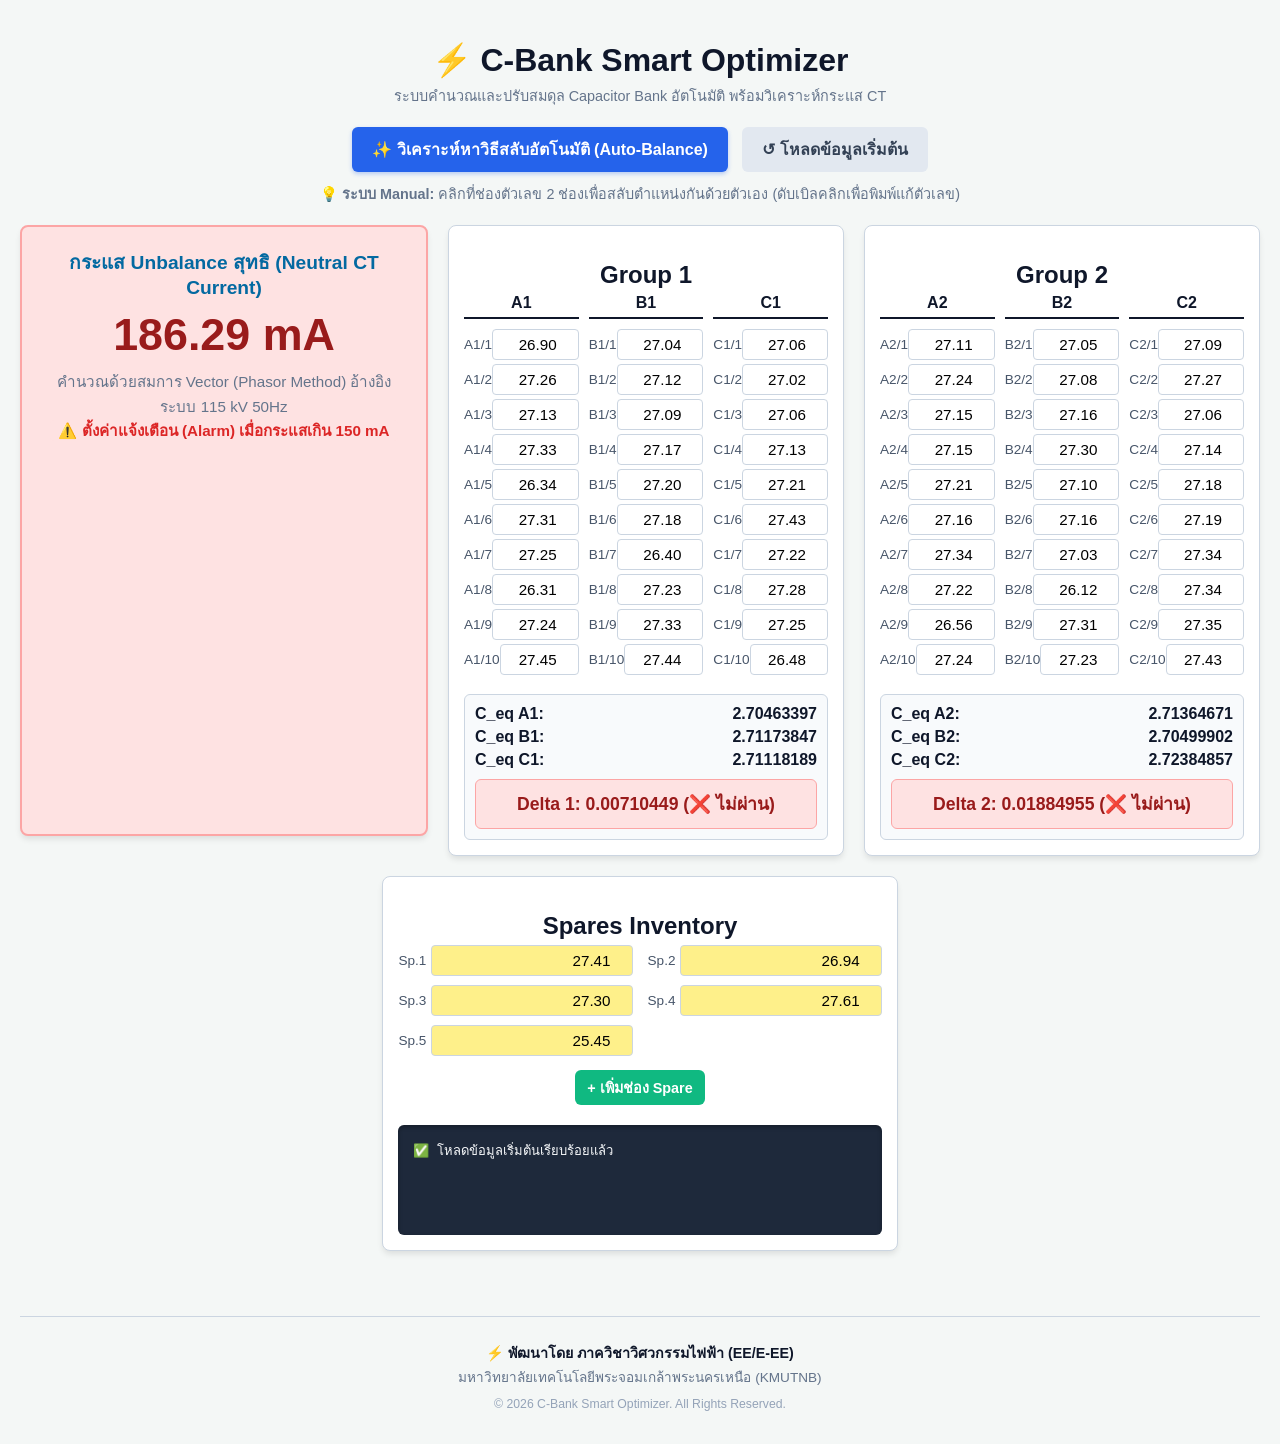
==== index.html @ 339068a3 "Add files via upload" ====
<!DOCTYPE html>
<html lang="th">
<head>
    <meta charset="UTF-8">
    <meta name="viewport" content="width=device-width, initial-scale=1.0">
    <title>C-Bank Smart Optimizer 115kV</title>
    <link rel="stylesheet" href="style.css">
</head>
<body>

    <h1>⚡ C-Bank Smart Optimizer</h1>
    <div class="subtitle">ระบบคำนวณและปรับสมดุล Capacitor Bank อัตโนมัติ พร้อมวิเคราะห์กระแส CT</div>

    <div class="controls">
        <button class="btn-primary" onclick="autoBalance()">✨ วิเคราะห์หาวิธีสลับอัตโนมัติ (Auto-Balance)</button>
        <button class="btn-reset" onclick="resetData()">↺ โหลดข้อมูลเริ่มต้น</button>
        <p class="controls-hint">
            💡 <b>ระบบ Manual:</b> คลิกที่ช่องตัวเลข 2 ช่องเพื่อสลับตำแหน่งกันด้วยตัวเอง (ดับเบิลคลิกเพื่อพิมพ์แก้ตัวเลข)
        </p>
    </div>

    <div class="container">
        <div class="panel current-panel" id="panel-current">
            <h2 class="current-title">กระแส Unbalance สุทธิ (Neutral CT Current)</h2>
            <div id="res-current" class="current-value">0.00 mA</div>
            <div class="current-desc">
                คำนวณด้วยสมการ Vector (Phasor Method) อ้างอิงระบบ 115 kV 50Hz<br>
                <span class="alarm-toast">⚠️ ตั้งค่าแจ้งเตือน (Alarm) เมื่อกระแสเกิน 150 mA</span>
            </div>
        </div>

        <div class="panel" id="panel-g1">
            <h2>Group 1</h2>
            <div class="grid-wrapper">
                <div class="phase-col" id="col-A1"></div>
                <div class="phase-col" id="col-B1"></div>
                <div class="phase-col" id="col-C1"></div>
            </div>
            <div class="result-box">
                <div class="result-row"><span>C_eq A1:</span> <span id="res-A1">0</span></div>
                <div class="result-row"><span>C_eq B1:</span> <span id="res-B1">0</span></div>
                <div class="result-row"><span>C_eq C1:</span> <span id="res-C1">0</span></div>
                <div id="delta-g1" class="delta-box fail">Delta 1: 0 (❌ ไม่ผ่าน)</div>
            </div>
        </div>

        <div class="panel" id="panel-g2">
            <h2>Group 2</h2>
            <div class="grid-wrapper">
                <div class="phase-col" id="col-A2"></div>
                <div class="phase-col" id="col-B2"></div>
                <div class="phase-col" id="col-C2"></div>
            </div>
            <div class="result-box">
                <div class="result-row"><span>C_eq A2:</span> <span id="res-A2">0</span></div>
                <div class="result-row"><span>C_eq B2:</span> <span id="res-B2">0</span></div>
                <div class="result-row"><span>C_eq C2:</span> <span id="res-C2">0</span></div>
                <div id="delta-g2" class="delta-box fail">Delta 2: 0 (❌ ไม่ผ่าน)</div>
            </div>
        </div>

        <div class="panel spare-panel">
            <h2>Spares Inventory</h2>
            <div id="col-Spares"></div>
            <div class="btn-container">
                <button class="btn-add" onclick="addSpare()">+ เพิ่มช่อง Spare</button>
            </div>
            <div class="log-panel" id="action-log">รอการคำนวณ...</div>
        </div>

        <footer class="site-footer">
            <img src="logo.png" alt="Developer Logo" class="footer-logo" onerror="this.style.display='none';">
            <div class="footer-team">⚡ พัฒนาโดย ภาควิชาวิศวกรรมไฟฟ้า (EE/E-EE)</div>
            <div>มหาวิทยาลัยเทคโนโลยีพระจอมเกล้าพระนครเหนือ (KMUTNB)</div>
            <div class="footer-copyright">&copy; 2026 C-Bank Smart Optimizer. All Rights Reserved.</div>
        </footer>

    </div>

    <script src="script.js"></script>
</body>
</html>
---- style.css ----
:root {
    --bg-color: #f4f7f6;
    --panel-bg: #ffffff;
    --border-color: #cbd5e1;
    --primary: #0f172a;
    --success: #dcfce7;
    --success-text: #166534;
    --danger: #fee2e2;
    --danger-text: #991b1b;
    --highlight: #fef08a;
    --selected: #bae6fd;
}
body {
    font-family: 'Segoe UI', Tahoma, Geneva, Verdana, sans-serif;
    background-color: var(--bg-color);
    color: var(--primary);
    margin: 0;
    padding: 20px;
}
h1, h2 { text-align: center; margin-bottom: 5px; }
.subtitle { text-align: center; color: #64748b; margin-bottom: 20px; font-size: 0.9em; }

.container {
    display: flex;
    flex-wrap: wrap;
    gap: 20px;
    justify-content: center;
    max-width: 1400px;
    margin: 0 auto;
}
.panel {
    background: var(--panel-bg);
    border: 1px solid var(--border-color);
    border-radius: 8px;
    padding: 15px;
    box-shadow: 0 4px 6px -1px rgba(0, 0, 0, 0.1);
    flex: 1;
    min-width: 350px;
}

.grid-wrapper {
    display: flex;
    gap: 10px;
    justify-content: space-between;
}
.phase-col { flex: 1; }
.phase-title { text-align: center; font-weight: bold; margin-bottom: 10px; border-bottom: 2px solid var(--primary); padding-bottom: 5px; }

.cell-row {
    display: flex;
    align-items: center;
    margin-bottom: 4px;
}
.cell-label {
    width: 40px;
    font-size: 0.85em;
    color: #475569;
}
input[type="number"] {
    width: 100%;
    padding: 6px;
    border: 1px solid var(--border-color);
    border-radius: 4px;
    font-size: 0.95em;
    text-align: right;
    cursor: pointer;
    transition: all 0.2s;
}
input[type="number"]:focus { outline: none; border-color: #3b82f6; box-shadow: 0 0 0 2px rgba(59, 130, 246, 0.2); }

.is-selected { background-color: var(--selected) !important; border-color: #0284c7 !important; color: #0369a1; font-weight: bold; }

.result-box {
    margin-top: 15px;
    padding: 10px;
    border-radius: 6px;
    background: #f8fafc;
    border: 1px solid var(--border-color);
}
.result-row { display: flex; justify-content: space-between; margin-bottom: 5px; font-weight: bold; }
.delta-box {
    margin-top: 10px;
    padding: 10px;
    border-radius: 6px;
    text-align: center;
    font-weight: bold;
    font-size: 1.1em;
    border: 1px solid;
}
.pass { background-color: var(--success); color: var(--success-text); border-color: #86efac; }
.fail { background-color: var(--danger); color: var(--danger-text); border-color: #fca5a5; }

.controls { text-align: center; margin: 20px 0; }
.controls-hint { font-size: 0.9em; margin-top: 10px; color: #64748b; }
button {
    padding: 10px 20px;
    font-size: 1em;
    font-weight: bold;
    border: none;
    border-radius: 6px;
    cursor: pointer;
    transition: 0.2s;
}
.btn-primary { background-color: #2563eb; color: white; box-shadow: 0 2px 4px rgba(37, 99, 235, 0.3); }
.btn-primary:hover { background-color: #1d4ed8; }
.btn-reset { background-color: #e2e8f0; color: #334155; margin-left: 10px; }
.btn-reset:hover { background-color: #cbd5e1; }
.btn-container { text-align: center; }
.btn-add { background-color: #10b981; color: white; margin-top: 10px; font-size: 0.9em; padding: 6px 12px; }
.btn-add:hover { background-color: #059669; }

.log-panel {
    margin-top: 20px;
    background: #1e293b;
    color: #f8fafc;
    padding: 15px;
    border-radius: 6px;
    font-family: monospace;
    min-height: 80px;
    max-height: 250px;
    overflow-y: auto;
    white-space: pre-line;
    box-shadow: inset 0 2px 4px rgba(0,0,0,0.3);
}

#col-Spares {
    display: grid;
    grid-template-columns: 1fr 1fr;
    gap: 5px 15px;
}
.spare-panel input[type="number"] { background-color: var(--highlight); }
.spare-panel { flex: 0.4; min-width: 350px; }

.current-panel {
    width: 100%; 
    text-align: center; 
    background: #f0f9ff; 
    border: 2px solid #7dd3fc; 
    margin-bottom: 20px;
    padding: 20px;
}
.current-title { color: #0369a1; margin-top: 0; font-size: 1.2em; }
.current-value { font-size: 2.8em; font-weight: bold; color: #0f172a; margin: 10px 0; }
.current-desc { font-size: 0.95em; color: #64748b; line-height: 1.6; }
.alarm-toast { color: #dc2626; font-weight: bold; background: #fee2e2; padding: 2px 8px; border-radius: 4px; }

.site-footer {
    width: 100%;
    text-align: center;
    margin-top: 45px;
    padding: 25px 0 10px 0;
    border-top: 1px solid var(--border-color);
    color: #64748b;
    font-size: 0.85em;
    line-height: 1.6;
}
.footer-logo {
    max-height: 45px;
    margin-bottom: 8px;
    opacity: 0.85;
}
.footer-team {
    font-weight: 600;
    color: var(--primary);
    font-size: 1.05em;
    margin-bottom: 2px;
}
.footer-copyright { margin-top: 6px; font-size: 0.9em; color: #94a3b8; }
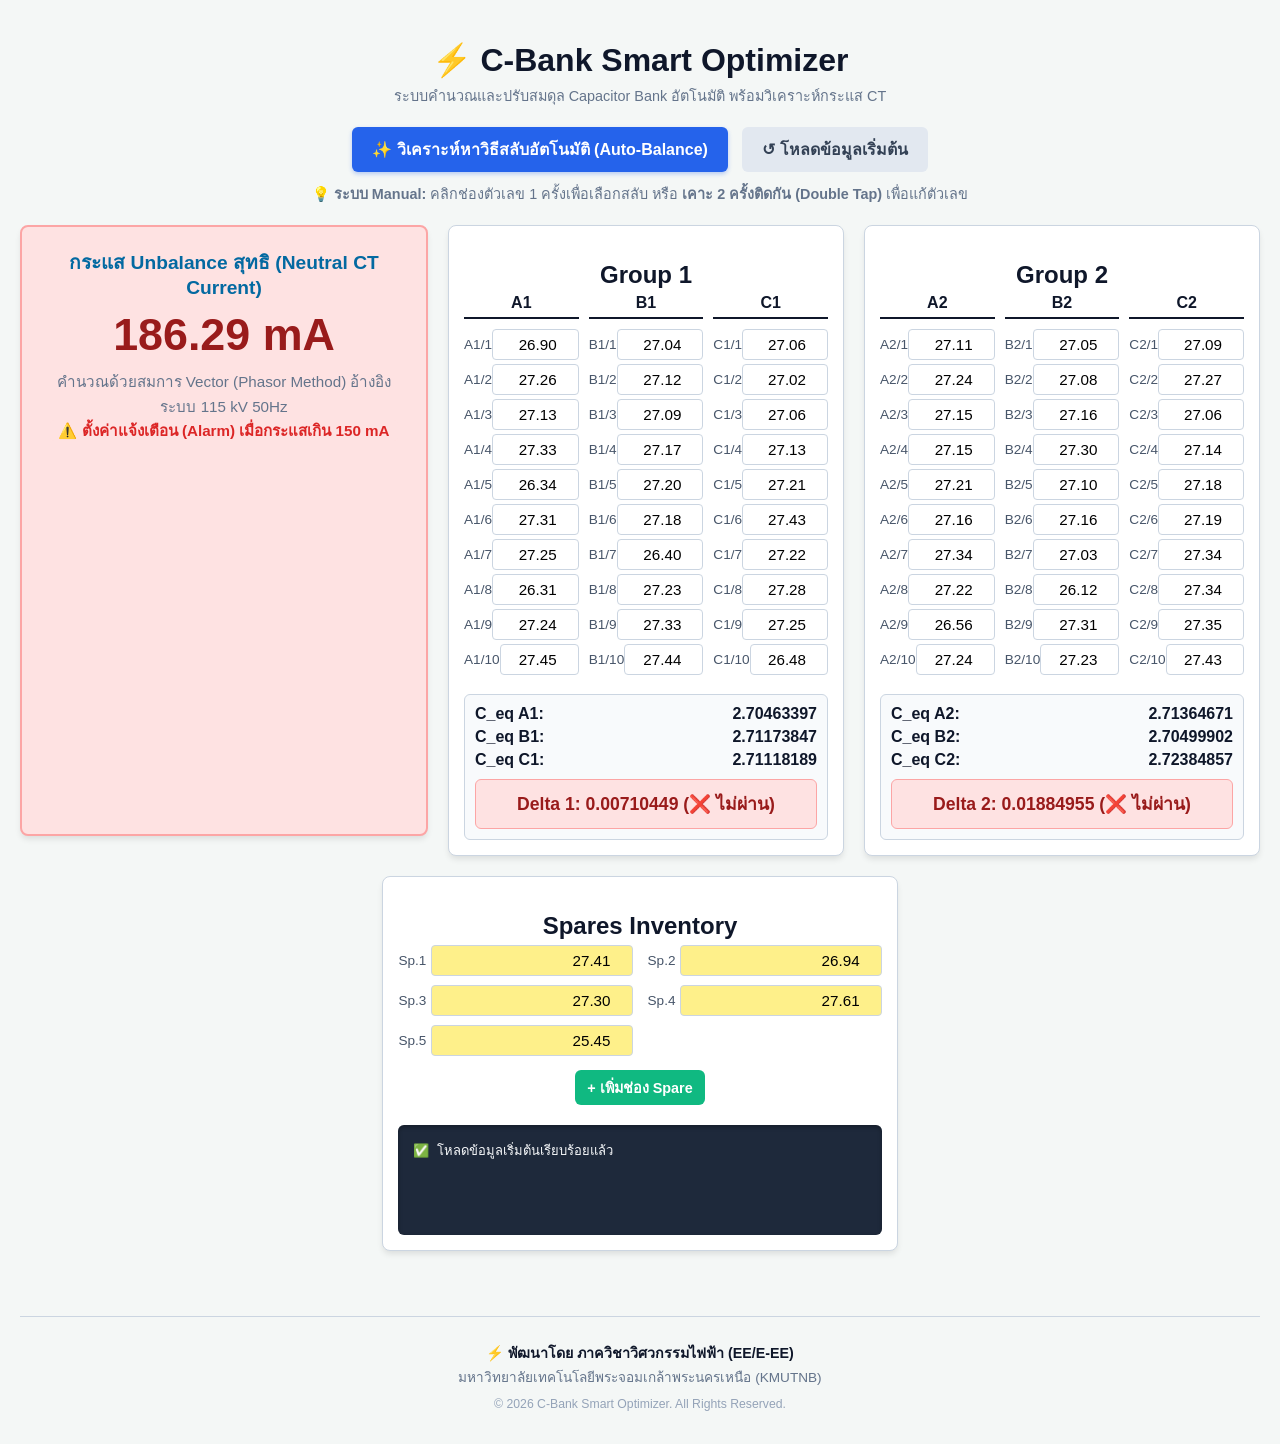
==== commit 0f00fc76: "Add files via upload" ====
--- a/index.html
+++ b/index.html
@@ -2,7 +2,7 @@
 <html lang="th">
 <head>
     <meta charset="UTF-8">
-    <meta name="viewport" content="width=device-width, initial-scale=1.0">
+    <meta name="viewport" content="width=device-width, initial-scale=1.0, maximum-scale=1.0, user-scalable=no">
     <title>C-Bank Smart Optimizer 115kV</title>
     <link rel="stylesheet" href="style.css">
 </head>
@@ -15,7 +15,7 @@
         <button class="btn-primary" onclick="autoBalance()">✨ วิเคราะห์หาวิธีสลับอัตโนมัติ (Auto-Balance)</button>
         <button class="btn-reset" onclick="resetData()">↺ โหลดข้อมูลเริ่มต้น</button>
         <p class="controls-hint">
-            💡 <b>ระบบ Manual:</b> คลิกที่ช่องตัวเลข 2 ช่องเพื่อสลับตำแหน่งกันด้วยตัวเอง (ดับเบิลคลิกเพื่อพิมพ์แก้ตัวเลข)
+            💡 <b>ระบบ Manual:</b> คลิกช่องตัวเลข 1 ครั้งเพื่อเลือกสลับ หรือ <b>เคาะ 2 ครั้งติดกัน (Double Tap)</b> เพื่อแก้ตัวเลข
         </p>
     </div>
 
@@ -74,7 +74,6 @@
             <div>มหาวิทยาลัยเทคโนโลยีพระจอมเกล้าพระนครเหนือ (KMUTNB)</div>
             <div class="footer-copyright">&copy; 2026 C-Bank Smart Optimizer. All Rights Reserved.</div>
         </footer>
-
     </div>
 
     <script src="script.js"></script>
--- a/style.css
+++ b/style.css
@@ -67,6 +67,13 @@
     transition: all 0.2s;
 }
 input[type="number"]:focus { outline: none; border-color: #3b82f6; box-shadow: 0 0 0 2px rgba(59, 130, 246, 0.2); }
+
+/* เพิ่มสีเขียวอ่อนเพื่อบอกว่าช่องนี้กำลังเปิดให้พิมพ์ได้ */
+input[type="number"]:not([readonly]) {
+    background-color: #f0fdf4 !important;
+    border-color: #22c55e !important;
+    color: #166534;
+}
 
 .is-selected { background-color: var(--selected) !important; border-color: #0284c7 !important; color: #0369a1; font-weight: bold; }
 
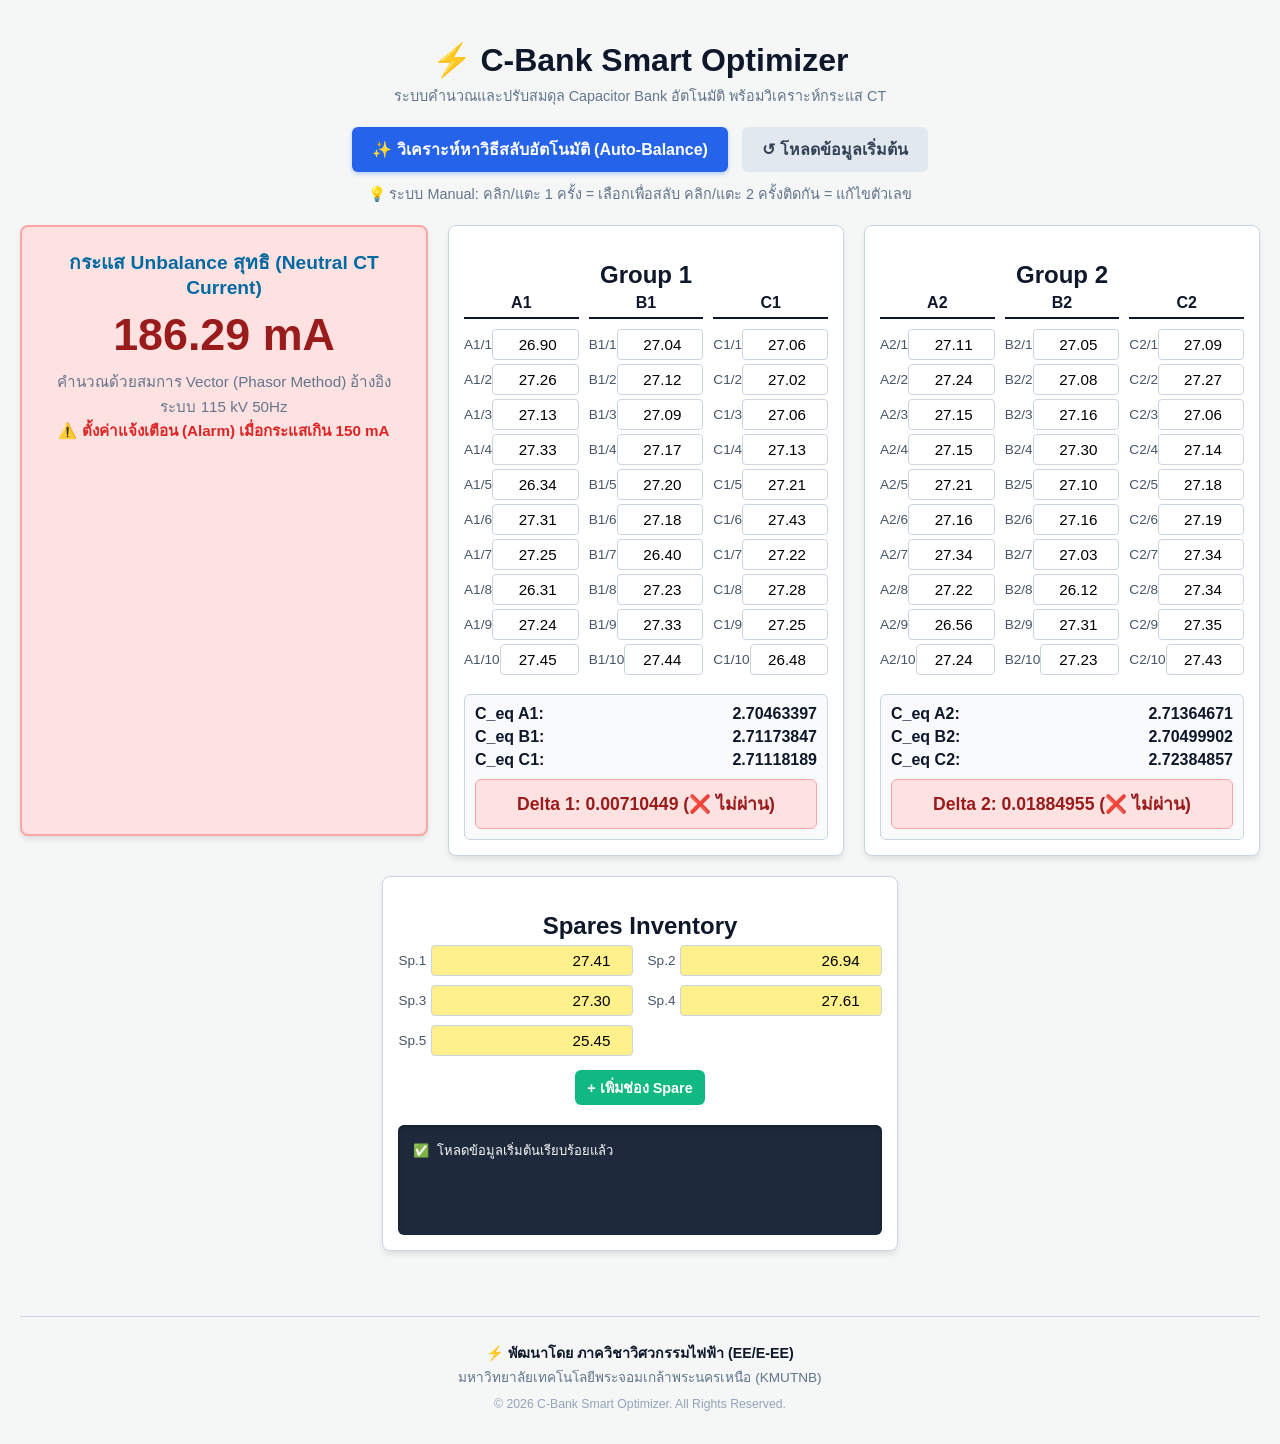
==== commit 143c896a: "Add files via upload" ====
--- a/index.html
+++ b/index.html
@@ -15,7 +15,9 @@
         <button class="btn-primary" onclick="autoBalance()">✨ วิเคราะห์หาวิธีสลับอัตโนมัติ (Auto-Balance)</button>
         <button class="btn-reset" onclick="resetData()">↺ โหลดข้อมูลเริ่มต้น</button>
         <p class="controls-hint">
-            💡 <b>ระบบ Manual:</b> คลิกช่องตัวเลข 1 ครั้งเพื่อเลือกสลับ หรือ <b>เคาะ 2 ครั้งติดกัน (Double Tap)</b> เพื่อแก้ตัวเลข
+            💡 ระบบ Manual:
+            คลิก/แตะ 1 ครั้ง = เลือกเพื่อสลับ
+            คลิก/แตะ 2 ครั้งติดกัน = แก้ไขตัวเลข
         </p>
     </div>
 
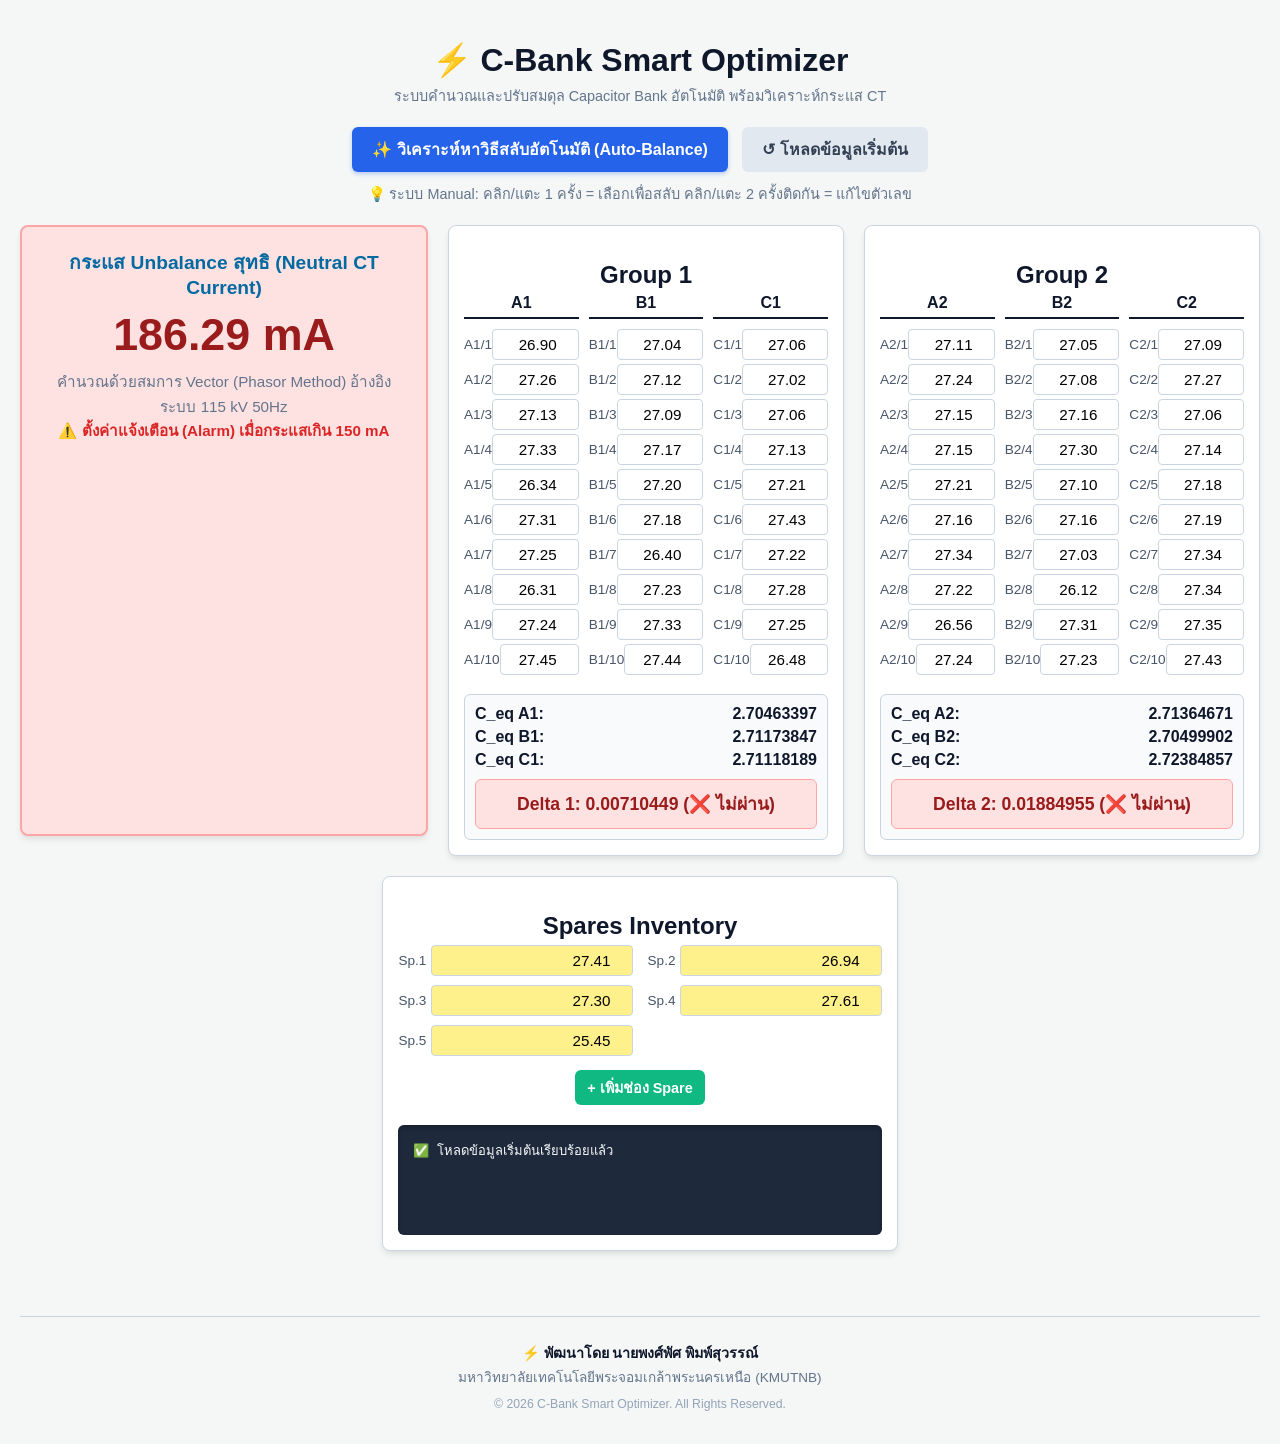
==== commit 659aba27: "Add files via upload" ====
--- a/index.html
+++ b/index.html
@@ -72,12 +72,34 @@
 
         <footer class="site-footer">
             <img src="logo.png" alt="Developer Logo" class="footer-logo" onerror="this.style.display='none';">
-            <div class="footer-team">⚡ พัฒนาโดย ภาควิชาวิศวกรรมไฟฟ้า (EE/E-EE)</div>
+            <div class="footer-team">⚡ พัฒนาโดย นายพงศ์พัศ พิมพ์สุวรรณ์</div>
             <div>มหาวิทยาลัยเทคโนโลยีพระจอมเกล้าพระนครเหนือ (KMUTNB)</div>
             <div class="footer-copyright">&copy; 2026 C-Bank Smart Optimizer. All Rights Reserved.</div>
         </footer>
     </div>
 
+    <!-- Edit Modal -->
+<div id="editModal" class="modal">
+    <div class="modal-content">
+        <h3>แก้ไขค่า Capacitor</h3>
+
+        <input
+            type="number"
+            id="modalValue"
+            step="0.01"
+            class="modal-input">
+
+        <div class="modal-buttons">
+            <button id="btnCancel" class="btn-cancel">
+                Cancel
+            </button>
+
+            <button id="btnSave" class="btn-save">
+                Save
+            </button>
+        </div>
+    </div>
+</div>
     <script src="script.js"></script>
 </body>
 </html>
--- a/style.css
+++ b/style.css
@@ -172,4 +172,67 @@
     font-size: 1.05em;
     margin-bottom: 2px;
 }
-.footer-copyright { margin-top: 6px; font-size: 0.9em; color: #94a3b8; }+.footer-copyright { margin-top: 6px; font-size: 0.9em; color: #94a3b8; }
+/* ===== Edit Modal ===== */
+
+.modal{
+    display:none;
+    position:fixed;
+    z-index:9999;
+    left:0;
+    top:0;
+    width:100%;
+    height:100%;
+    background:rgba(0,0,0,0.45);
+
+    justify-content:center;
+    align-items:center;
+}
+
+.modal.show{
+    display:flex;
+}
+
+.modal-content{
+    background:white;
+    width:90%;
+    max-width:380px;
+
+    padding:20px;
+    border-radius:12px;
+
+    box-shadow:0 10px 30px rgba(0,0,0,0.25);
+}
+
+.modal-content h3{
+    margin-top:0;
+    text-align:center;
+}
+
+.modal-input{
+    width:100%;
+    box-sizing:border-box;
+
+    font-size:22px;
+    padding:12px;
+    text-align:center;
+
+    margin:15px 0;
+}
+
+.modal-buttons{
+    display:flex;
+    gap:10px;
+}
+
+.btn-cancel{
+    flex:1;
+    background:#e2e8f0;
+    color:#334155;
+}
+
+.btn-save{
+    flex:1;
+    background:#2563eb;
+    color:white;
+}
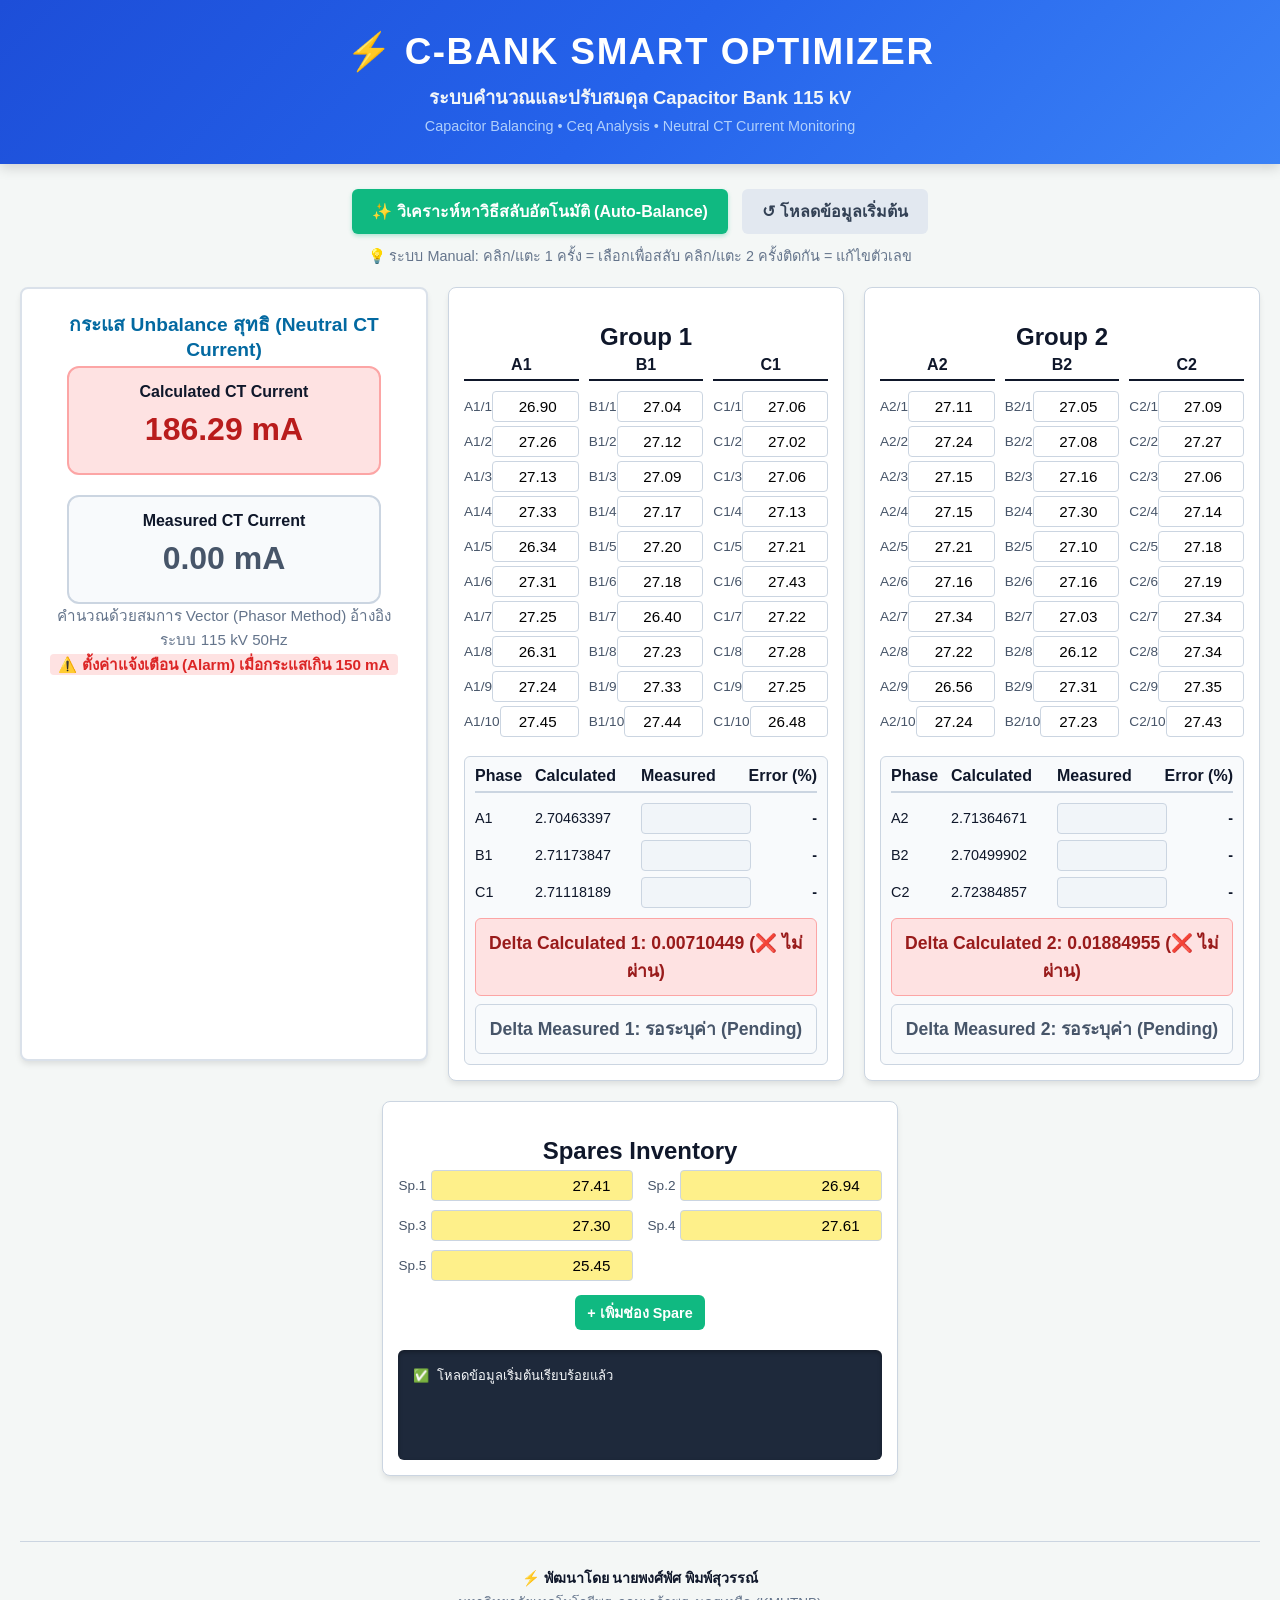
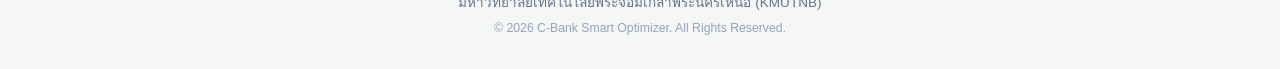
==== commit 9e43425f: "Add files via upload" ====
--- a/index.html
+++ b/index.html
@@ -8,8 +8,19 @@
 </head>
 <body>
 
-    <h1>⚡ C-Bank Smart Optimizer</h1>
-    <div class="subtitle">ระบบคำนวณและปรับสมดุล Capacitor Bank อัตโนมัติ พร้อมวิเคราะห์กระแส CT</div>
+    <div class="hero-header">
+    <div class="hero-badge">
+        ⚡ C-BANK SMART OPTIMIZER
+    </div>
+
+    <div class="hero-subtitle">
+        ระบบคำนวณและปรับสมดุล Capacitor Bank 115 kV
+    </div>
+
+    <div class="hero-desc">
+        Capacitor Balancing • Ceq Analysis • Neutral CT Current Monitoring
+    </div>
+</div>
 
     <div class="controls">
         <button class="btn-primary" onclick="autoBalance()">✨ วิเคราะห์หาวิธีสลับอัตโนมัติ (Auto-Balance)</button>
@@ -24,7 +35,39 @@
     <div class="container">
         <div class="panel current-panel" id="panel-current">
             <h2 class="current-title">กระแส Unbalance สุทธิ (Neutral CT Current)</h2>
-            <div id="res-current" class="current-value">0.00 mA</div>
+            <div class="current-section">
+
+    <div class="current-card">
+
+        <div class="current-label">
+            Calculated CT Current
+        </div>
+
+        <div id="res-current-calc"
+             class="current-value">
+
+            0.00 mA
+
+        </div>
+
+    </div>
+
+    <div class="current-card">
+
+        <div class="current-label">
+            Measured CT Current
+        </div>
+
+        <div id="res-current-meas"
+             class="current-value">
+
+            0.00 mA
+
+        </div>
+
+    </div>
+
+</div>
             <div class="current-desc">
                 คำนวณด้วยสมการ Vector (Phasor Method) อ้างอิงระบบ 115 kV 50Hz<br>
                 <span class="alarm-toast">⚠️ ตั้งค่าแจ้งเตือน (Alarm) เมื่อกระแสเกิน 150 mA</span>
@@ -39,11 +82,45 @@
                 <div class="phase-col" id="col-C1"></div>
             </div>
             <div class="result-box">
-                <div class="result-row"><span>C_eq A1:</span> <span id="res-A1">0</span></div>
-                <div class="result-row"><span>C_eq B1:</span> <span id="res-B1">0</span></div>
-                <div class="result-row"><span>C_eq C1:</span> <span id="res-C1">0</span></div>
-                <div id="delta-g1" class="delta-box fail">Delta 1: 0 (❌ ไม่ผ่าน)</div>
-            </div>
+
+    <div class="ceq-header">
+        <span>Phase</span>
+        <span>Calculated</span>
+        <span>Measured</span>
+        <span style="text-align: right;">Error (%)</span>
+    </div>
+
+    <div class="ceq-row">
+        <span>A1</span>
+        <span id="res-A1">0</span>
+        <input type="number" id="meas-A1" step="0.00000001">
+        <span id="err-A1" class="err-val">-</span>
+    </div>
+
+    <div class="ceq-row">
+        <span>B1</span>
+        <span id="res-B1">0</span>
+        <input type="number" id="meas-B1" step="0.00000001">
+        <span id="err-B1" class="err-val">-</span>
+    </div>
+
+    <div class="ceq-row">
+        <span>C1</span>
+        <span id="res-C1">0</span>
+        <input type="number" id="meas-C1" step="0.00000001">
+        <span id="err-C1" class="err-val">-</span>
+    </div>
+
+    <div class="delta-container">
+        <div id="delta-calc-g1" class="delta-box fail">
+            Delta Calculated: 0 (❌ ไม่ผ่าน)
+        </div>
+        <div id="delta-meas-g1" class="delta-box pending">
+            Delta Measured: รอระบุค่า
+        </div>
+    </div>
+
+</div>
         </div>
 
         <div class="panel" id="panel-g2">
@@ -54,11 +131,45 @@
                 <div class="phase-col" id="col-C2"></div>
             </div>
             <div class="result-box">
-                <div class="result-row"><span>C_eq A2:</span> <span id="res-A2">0</span></div>
-                <div class="result-row"><span>C_eq B2:</span> <span id="res-B2">0</span></div>
-                <div class="result-row"><span>C_eq C2:</span> <span id="res-C2">0</span></div>
-                <div id="delta-g2" class="delta-box fail">Delta 2: 0 (❌ ไม่ผ่าน)</div>
-            </div>
+
+    <div class="ceq-header">
+        <span>Phase</span>
+        <span>Calculated</span>
+        <span>Measured</span>
+        <span style="text-align: right;">Error (%)</span>
+    </div>
+
+    <div class="ceq-row">
+        <span>A2</span>
+        <span id="res-A2">0</span>
+        <input type="number" id="meas-A2" step="0.00000001">
+        <span id="err-A2" class="err-val">-</span>
+    </div>
+
+    <div class="ceq-row">
+        <span>B2</span>
+        <span id="res-B2">0</span>
+        <input type="number" id="meas-B2" step="0.00000001">
+        <span id="err-B2" class="err-val">-</span>
+    </div>
+
+    <div class="ceq-row">
+        <span>C2</span>
+        <span id="res-C2">0</span>
+        <input type="number" id="meas-C2" step="0.00000001">
+        <span id="err-C2" class="err-val">-</span>
+    </div>
+
+    <div class="delta-container">
+        <div id="delta-calc-g2" class="delta-box fail">
+            Delta Calculated: 0 (❌ ไม่ผ่าน)
+        </div>
+        <div id="delta-meas-g2" class="delta-box pending">
+            Delta Measured: รอระบุค่า
+        </div>
+    </div>
+
+</div>
         </div>
 
         <div class="panel spare-panel">
--- a/style.css
+++ b/style.css
@@ -15,7 +15,7 @@
     background-color: var(--bg-color);
     color: var(--primary);
     margin: 0;
-    padding: 20px;
+    padding: 0;
 }
 h1, h2 { text-align: center; margin-bottom: 5px; }
 .subtitle { text-align: center; color: #64748b; margin-bottom: 20px; font-size: 0.9em; }
@@ -27,7 +27,9 @@
     justify-content: center;
     max-width: 1400px;
     margin: 0 auto;
-}
+    padding: 0 20px 20px 20px; /* ✅ เพิ่มความบาลานซ์เว้นระยะรอบข้างคอนเทนเนอร์ */
+}
+
 .panel {
     background: var(--panel-bg);
     border: 1px solid var(--border-color);
@@ -86,7 +88,6 @@
 }
 .result-row { display: flex; justify-content: space-between; margin-bottom: 5px; font-weight: bold; }
 .delta-box {
-    margin-top: 10px;
     padding: 10px;
     border-radius: 6px;
     text-align: center;
@@ -97,7 +98,25 @@
 .pass { background-color: var(--success); color: var(--success-text); border-color: #86efac; }
 .fail { background-color: var(--danger); color: var(--danger-text); border-color: #fca5a5; }
 
-.controls { text-align: center; margin: 20px 0; }
+.delta-container {
+    display: flex;
+    flex-direction: column;
+    gap: 8px;
+    margin-top: 10px;
+}
+.pending {
+    background-color: #f8fafc;
+    color: #475569;
+    border-color: #cbd5e1;
+}
+
+.controls { 
+    text-align: center; 
+    margin: 20px auto; 
+    max-width: 1400px;
+    padding: 0 20px; /* ✅ เพิ่มระยะเว้นด้านข้างซ้าย-ขวา */
+}
+
 .controls-hint { font-size: 0.9em; margin-top: 10px; color: #64748b; }
 button {
     padding: 10px 20px;
@@ -108,8 +127,16 @@
     cursor: pointer;
     transition: 0.2s;
 }
-.btn-primary { background-color: #2563eb; color: white; box-shadow: 0 2px 4px rgba(37, 99, 235, 0.3); }
-.btn-primary:hover { background-color: #1d4ed8; }
+
+.btn-primary { 
+    background-color: #10b981; /* เปลี่ยนเป็นสีเขียว */
+    color: white; 
+    box-shadow: 0 2px 4px rgba(16, 185, 129, 0.3); /* เปลี่ยนสีเงาให้เข้ากับสีเขียว */
+}
+.btn-primary:hover { 
+    background-color: #059669; /* สีเขียวเข้มขึ้นเวลาเอาเมาส์ชี้ */
+}
+
 .btn-reset { background-color: #e2e8f0; color: #334155; margin-left: 10px; }
 .btn-reset:hover { background-color: #cbd5e1; }
 .btn-container { text-align: center; }
@@ -141,8 +168,8 @@
 .current-panel {
     width: 100%; 
     text-align: center; 
-    background: #f0f9ff; 
-    border: 2px solid #7dd3fc; 
+    background: #ffffff; 
+    border: 2px solid #dae1ea; 
     margin-bottom: 20px;
     padding: 20px;
 }
@@ -235,4 +262,125 @@
     flex:1;
     background:#2563eb;
     color:white;
+}
+
+.hero-header {
+    text-align: center;
+    padding: 30px 20px; /* เพิ่มพื้นที่แนวตั้งให้ดูโปร่งและมีมิติ */
+    background: linear-gradient(
+        135deg,
+        #1d4ed8,
+        #2563eb,
+        #3b82f6
+    );
+    color: white;
+    box-shadow: 0 4px 12px rgba(0, 0, 0, 0.15); /* เพิ่มเงาด้านล่างแผง Header */
+    margin-bottom: 25px;
+    width: 100%;
+    box-sizing: border-box;
+}
+
+.hero-badge {
+    display: block;
+    font-size: 2.3rem;
+    font-weight: 800;
+    letter-spacing: 1.5px;
+    margin: 0;
+    padding: 0;
+    background: none; /* ✅ เอาพื้นหลังก้อนเดิมออก */
+    box-shadow: none; /* ✅ เอาเงาเดิมออก */
+    border-radius: 0;  /* ✅ เอาความโค้งมนออก */
+}
+
+.hero-subtitle {
+    margin-top: 10px;
+    font-size: 1.15rem;
+    font-weight: 600;
+    color: #f1f5f9; /* ปรับสีตัวหนังสือให้อ่านง่ายและเด่นชัดขึ้นบนพื้นหลังเข้ม */
+}
+
+.hero-desc {
+    margin-top: 6px;
+    color: #bfdbfe; /* ใช้สีฟ้าอ่อนเพื่อให้ดูนุ่มนวลและแยกเลเยอร์สายตาได้ดี */
+    font-size: 0.9rem;
+    opacity: 0.9;
+}
+
+.ceq-header,
+.ceq-row{
+    display:grid;
+    grid-template-columns:
+        50px   /* Phase */
+        1fr    /* Calculated */
+        1fr    /* Measured */
+        70px;  /* Error (%) */
+    gap:10px;
+    align-items:center;
+    margin-bottom:6px;
+}
+
+/* เพิ่มคลาสสำหรับจัดสไตล์ตัวเลข Error */
+.err-val {
+    text-align: right;
+    font-size: 0.9rem;
+    font-weight: bold;
+}
+.text-pass { color: #15803d; } /* สีเขียว (ต่ำกว่า 5%) */
+.text-fail { color: #dc2626; } /* สีแดง (เกิน 5%) */
+
+.ceq-header{
+    font-weight:bold;
+    border-bottom:2px solid #cbd5e1;
+    padding-bottom:6px;
+    margin-bottom:10px;
+}
+
+.ceq-row span{
+    font-size:0.9rem;
+}
+
+.ceq-row input{
+    width:100%;
+}
+
+.current-section{
+    display:flex;
+    gap:20px;
+    justify-content:center;
+    flex-wrap:wrap;
+}
+
+.current-card{
+    min-width:280px;
+
+    padding:15px;
+
+    border-radius:12px;
+
+    background:white;
+
+    border:2px solid #cbd5e1;
+}
+
+.current-label{
+    font-weight:bold;
+    margin-bottom:8px;
+}
+
+.current-card .current-value{
+    font-size:2rem;
+}
+
+/* ปรับแต่งช่อง Measured ให้เป็นสีเทาเวลารอรับค่า */
+.ceq-row input[type="number"]:not([readonly]) {
+    background-color: #f1f5f9 !important; /* พื้นหลังสีเทาอ่อน (Pending) */
+    border-color: #cbd5e1 !important;     /* เส้นขอบสีเทา */
+    color: #0f172a !important;            /* สีตัวเลข */
+}
+
+/* เวลาคลิกเข้าไปพิมพ์ (Focus) ให้พื้นหลังสว่างขึ้นเพื่อบอกว่ากำลังพิมพ์อยู่ */
+.ceq-row input[type="number"]:not([readonly]):focus {
+    background-color: #ffffff !important; /* เปลี่ยนเป็นสีขาว */
+    border-color: #3b82f6 !important;     /* เส้นขอบสีฟ้า */
+    box-shadow: 0 0 0 2px rgba(59, 130, 246, 0.2);
 }
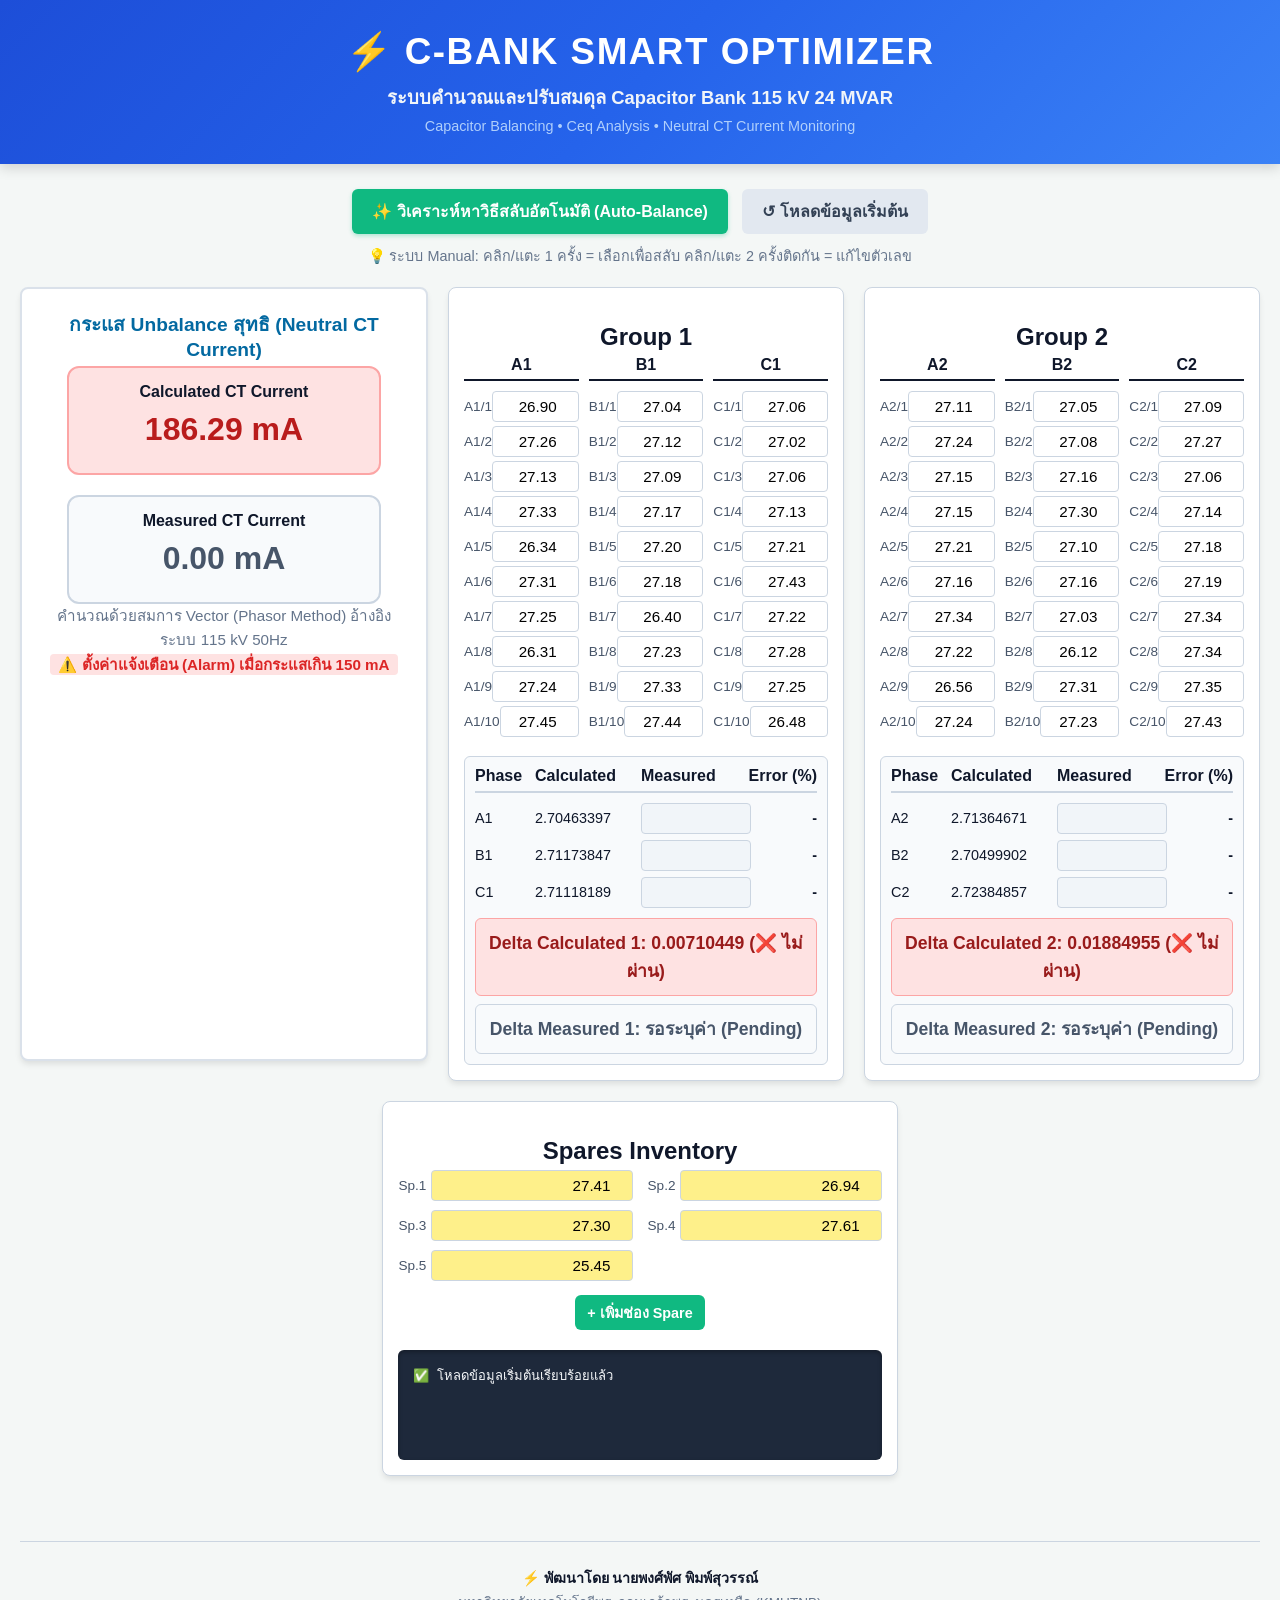
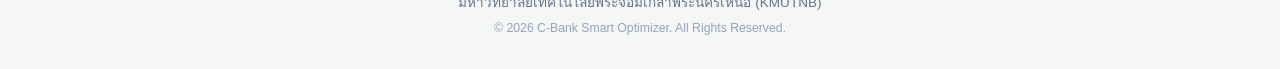
==== commit 5cabaeab: "Add files via upload" ====
--- a/index.html
+++ b/index.html
@@ -14,7 +14,7 @@
     </div>
 
     <div class="hero-subtitle">
-        ระบบคำนวณและปรับสมดุล Capacitor Bank 115 kV
+        ระบบคำนวณและปรับสมดุล Capacitor Bank 115 kV 24 MVAR
     </div>
 
     <div class="hero-desc">
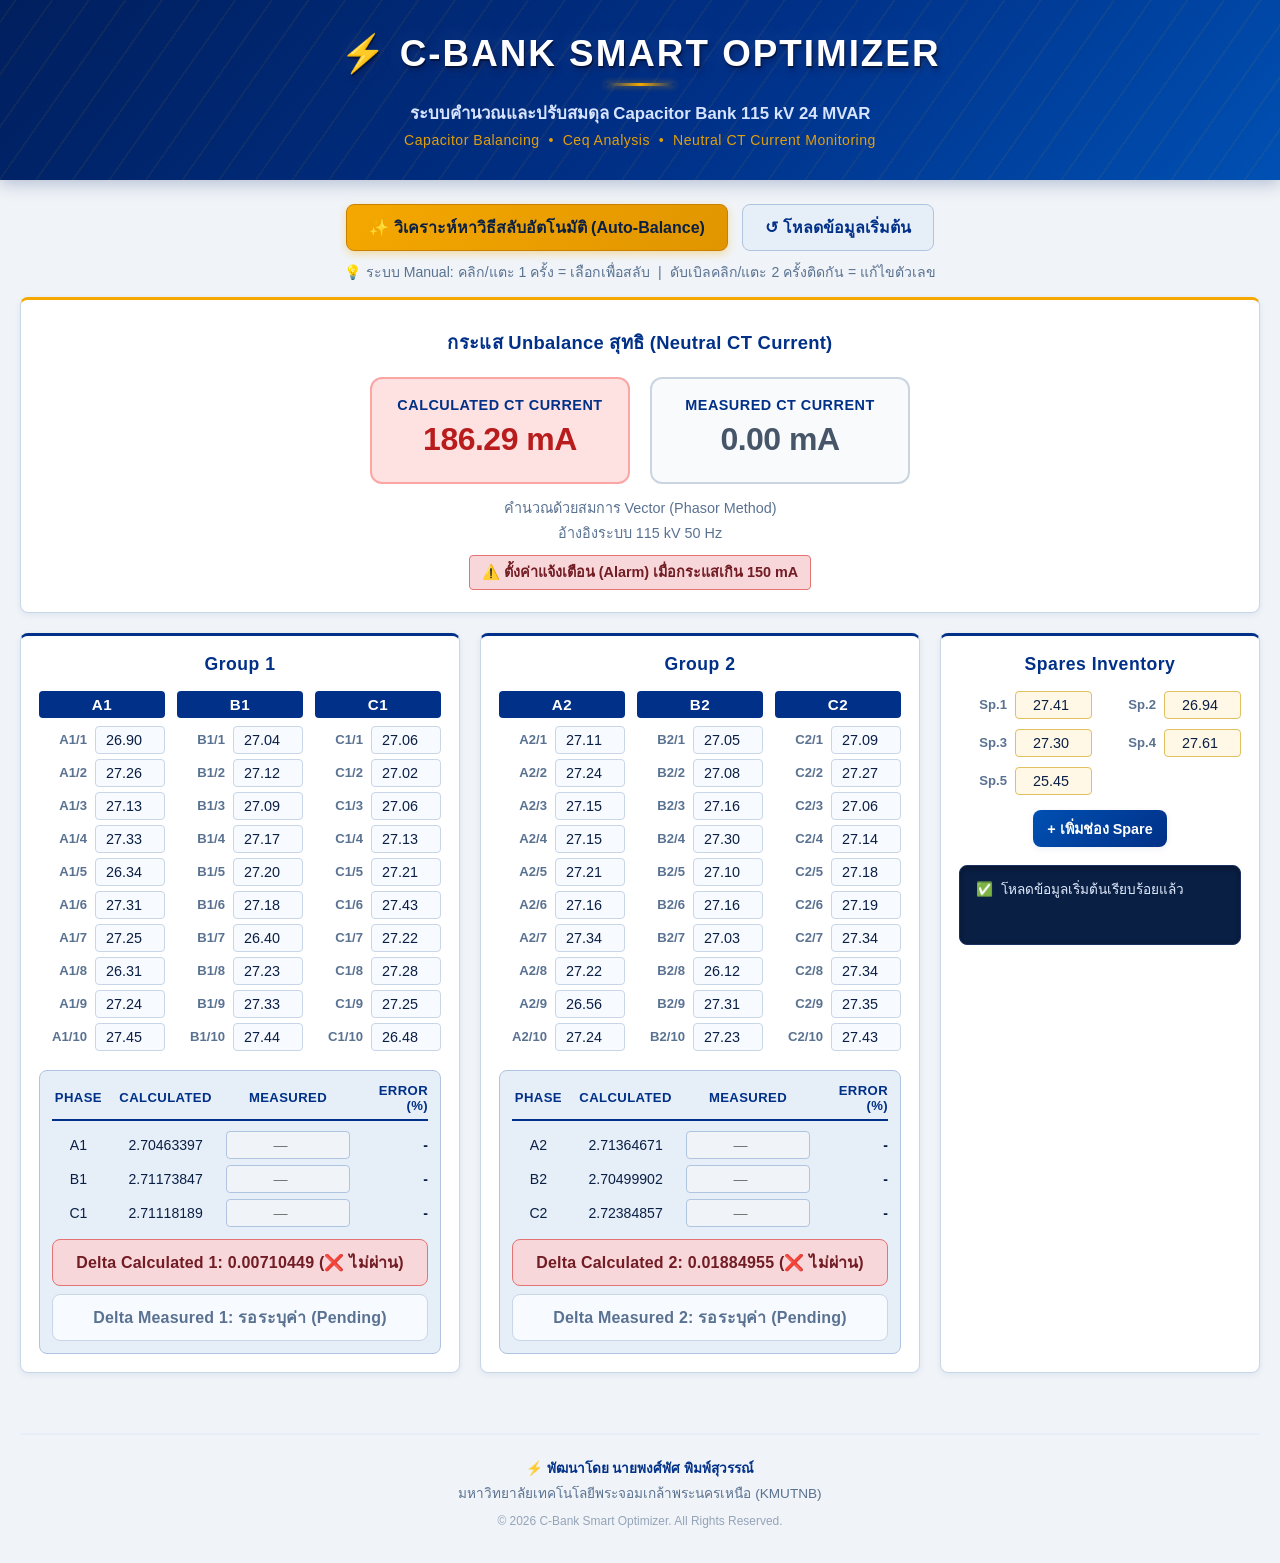
==== commit 19325f25: "Add files via upload" ====
--- a/index.html
+++ b/index.html
@@ -1,216 +1,164 @@
-<!DOCTYPE html>
-<html lang="th">
-<head>
-    <meta charset="UTF-8">
-    <meta name="viewport" content="width=device-width, initial-scale=1.0, maximum-scale=1.0, user-scalable=no">
-    <title>C-Bank Smart Optimizer 115kV</title>
-    <link rel="stylesheet" href="style.css">
-</head>
-<body>
-
-    <div class="hero-header">
-    <div class="hero-badge">
-        ⚡ C-BANK SMART OPTIMIZER
-    </div>
-
-    <div class="hero-subtitle">
-        ระบบคำนวณและปรับสมดุล Capacitor Bank 115 kV 24 MVAR
-    </div>
-
-    <div class="hero-desc">
-        Capacitor Balancing • Ceq Analysis • Neutral CT Current Monitoring
-    </div>
-</div>
-
-    <div class="controls">
-        <button class="btn-primary" onclick="autoBalance()">✨ วิเคราะห์หาวิธีสลับอัตโนมัติ (Auto-Balance)</button>
-        <button class="btn-reset" onclick="resetData()">↺ โหลดข้อมูลเริ่มต้น</button>
-        <p class="controls-hint">
-            💡 ระบบ Manual:
-            คลิก/แตะ 1 ครั้ง = เลือกเพื่อสลับ
-            คลิก/แตะ 2 ครั้งติดกัน = แก้ไขตัวเลข
-        </p>
-    </div>
-
-    <div class="container">
-        <div class="panel current-panel" id="panel-current">
-            <h2 class="current-title">กระแส Unbalance สุทธิ (Neutral CT Current)</h2>
-            <div class="current-section">
-
-    <div class="current-card">
-
-        <div class="current-label">
-            Calculated CT Current
-        </div>
-
-        <div id="res-current-calc"
-             class="current-value">
-
-            0.00 mA
-
-        </div>
-
-    </div>
-
-    <div class="current-card">
-
-        <div class="current-label">
-            Measured CT Current
-        </div>
-
-        <div id="res-current-meas"
-             class="current-value">
-
-            0.00 mA
-
-        </div>
-
-    </div>
-
-</div>
-            <div class="current-desc">
-                คำนวณด้วยสมการ Vector (Phasor Method) อ้างอิงระบบ 115 kV 50Hz<br>
-                <span class="alarm-toast">⚠️ ตั้งค่าแจ้งเตือน (Alarm) เมื่อกระแสเกิน 150 mA</span>
-            </div>
-        </div>
-
-        <div class="panel" id="panel-g1">
-            <h2>Group 1</h2>
-            <div class="grid-wrapper">
-                <div class="phase-col" id="col-A1"></div>
-                <div class="phase-col" id="col-B1"></div>
-                <div class="phase-col" id="col-C1"></div>
-            </div>
-            <div class="result-box">
-
-    <div class="ceq-header">
-        <span>Phase</span>
-        <span>Calculated</span>
-        <span>Measured</span>
-        <span style="text-align: right;">Error (%)</span>
-    </div>
-
-    <div class="ceq-row">
-        <span>A1</span>
-        <span id="res-A1">0</span>
-        <input type="number" id="meas-A1" step="0.00000001">
-        <span id="err-A1" class="err-val">-</span>
-    </div>
-
-    <div class="ceq-row">
-        <span>B1</span>
-        <span id="res-B1">0</span>
-        <input type="number" id="meas-B1" step="0.00000001">
-        <span id="err-B1" class="err-val">-</span>
-    </div>
-
-    <div class="ceq-row">
-        <span>C1</span>
-        <span id="res-C1">0</span>
-        <input type="number" id="meas-C1" step="0.00000001">
-        <span id="err-C1" class="err-val">-</span>
-    </div>
-
-    <div class="delta-container">
-        <div id="delta-calc-g1" class="delta-box fail">
-            Delta Calculated: 0 (❌ ไม่ผ่าน)
-        </div>
-        <div id="delta-meas-g1" class="delta-box pending">
-            Delta Measured: รอระบุค่า
-        </div>
-    </div>
-
-</div>
-        </div>
-
-        <div class="panel" id="panel-g2">
-            <h2>Group 2</h2>
-            <div class="grid-wrapper">
-                <div class="phase-col" id="col-A2"></div>
-                <div class="phase-col" id="col-B2"></div>
-                <div class="phase-col" id="col-C2"></div>
-            </div>
-            <div class="result-box">
-
-    <div class="ceq-header">
-        <span>Phase</span>
-        <span>Calculated</span>
-        <span>Measured</span>
-        <span style="text-align: right;">Error (%)</span>
-    </div>
-
-    <div class="ceq-row">
-        <span>A2</span>
-        <span id="res-A2">0</span>
-        <input type="number" id="meas-A2" step="0.00000001">
-        <span id="err-A2" class="err-val">-</span>
-    </div>
-
-    <div class="ceq-row">
-        <span>B2</span>
-        <span id="res-B2">0</span>
-        <input type="number" id="meas-B2" step="0.00000001">
-        <span id="err-B2" class="err-val">-</span>
-    </div>
-
-    <div class="ceq-row">
-        <span>C2</span>
-        <span id="res-C2">0</span>
-        <input type="number" id="meas-C2" step="0.00000001">
-        <span id="err-C2" class="err-val">-</span>
-    </div>
-
-    <div class="delta-container">
-        <div id="delta-calc-g2" class="delta-box fail">
-            Delta Calculated: 0 (❌ ไม่ผ่าน)
-        </div>
-        <div id="delta-meas-g2" class="delta-box pending">
-            Delta Measured: รอระบุค่า
-        </div>
-    </div>
-
-</div>
-        </div>
-
-        <div class="panel spare-panel">
-            <h2>Spares Inventory</h2>
-            <div id="col-Spares"></div>
-            <div class="btn-container">
-                <button class="btn-add" onclick="addSpare()">+ เพิ่มช่อง Spare</button>
-            </div>
-            <div class="log-panel" id="action-log">รอการคำนวณ...</div>
-        </div>
-
-        <footer class="site-footer">
-            <img src="logo.png" alt="Developer Logo" class="footer-logo" onerror="this.style.display='none';">
-            <div class="footer-team">⚡ พัฒนาโดย นายพงศ์พัศ พิมพ์สุวรรณ์</div>
-            <div>มหาวิทยาลัยเทคโนโลยีพระจอมเกล้าพระนครเหนือ (KMUTNB)</div>
-            <div class="footer-copyright">&copy; 2026 C-Bank Smart Optimizer. All Rights Reserved.</div>
-        </footer>
-    </div>
-
-    <!-- Edit Modal -->
-<div id="editModal" class="modal">
-    <div class="modal-content">
-        <h3>แก้ไขค่า Capacitor</h3>
-
-        <input
-            type="number"
-            id="modalValue"
-            step="0.01"
-            class="modal-input">
-
-        <div class="modal-buttons">
-            <button id="btnCancel" class="btn-cancel">
-                Cancel
-            </button>
-
-            <button id="btnSave" class="btn-save">
-                Save
-            </button>
-        </div>
-    </div>
-</div>
-    <script src="script.js"></script>
-</body>
-</html>+<!DOCTYPE html>
+<html lang="th">
+<head>
+    <meta charset="UTF-8">
+    <meta name="viewport" content="width=device-width, initial-scale=1.0, maximum-scale=1.0, user-scalable=no">
+    <title>C-Bank Smart Optimizer 115kV</title>
+    <link rel="stylesheet" href="style.css">
+</head>
+<body>
+
+    <div class="hero-header">
+        <div class="hero-badge">⚡ C-BANK SMART OPTIMIZER</div>
+        <div class="hero-subtitle">ระบบคำนวณและปรับสมดุล Capacitor Bank 115 kV 24 MVAR</div>
+        <div class="hero-desc">Capacitor Balancing &nbsp;•&nbsp; Ceq Analysis &nbsp;•&nbsp; Neutral CT Current Monitoring</div>
+    </div>
+
+    <div class="controls">
+        <button class="btn-primary" onclick="autoBalance()">✨ วิเคราะห์หาวิธีสลับอัตโนมัติ (Auto-Balance)</button>
+        <button class="btn-reset" onclick="resetData()">↺ โหลดข้อมูลเริ่มต้น</button>
+        <p class="controls-hint">
+            💡 ระบบ Manual:
+            คลิก/แตะ 1 ครั้ง = เลือกเพื่อสลับ &nbsp;|&nbsp;
+            ดับเบิลคลิก/แตะ 2 ครั้งติดกัน = แก้ไขตัวเลข
+        </p>
+    </div>
+
+    <div class="container">
+
+        <!-- CT Current Panel -->
+        <div class="panel current-panel" id="panel-current">
+            <h2 class="current-title">กระแส Unbalance สุทธิ (Neutral CT Current)</h2>
+            <div class="current-section">
+
+                <div class="current-card">
+                    <div class="current-label">Calculated CT Current</div>
+                    <div id="res-current-calc" class="current-value">0.00 mA</div>
+                </div>
+
+                <div class="current-card">
+                    <div class="current-label">Measured CT Current</div>
+                    <div id="res-current-meas" class="current-value">0.00 mA</div>
+                </div>
+
+            </div>
+            <div class="current-desc">
+                คำนวณด้วยสมการ Vector (Phasor Method)<br>
+                อ้างอิงระบบ 115 kV 50 Hz<br>
+                <span class="alarm-toast">⚠️ ตั้งค่าแจ้งเตือน (Alarm) เมื่อกระแสเกิน 150 mA</span>
+            </div>
+        </div>
+
+        <!-- Group 1 -->
+        <div class="panel" id="panel-g1">
+            <h2>Group 1</h2>
+            <div class="grid-wrapper">
+                <div class="phase-col" id="col-A1"></div>
+                <div class="phase-col" id="col-B1"></div>
+                <div class="phase-col" id="col-C1"></div>
+            </div>
+            <div class="result-box">
+                <div class="ceq-header">
+                    <span>Phase</span>
+                    <span>Calculated</span>
+                    <span>Measured</span>
+                    <span>Error (%)</span>
+                </div>
+                <div class="ceq-row">
+                    <span>A1</span>
+                    <span id="res-A1">0</span>
+                    <input type="number" id="meas-A1" step="0.00000001" placeholder="—">
+                    <span id="err-A1" class="err-val">-</span>
+                </div>
+                <div class="ceq-row">
+                    <span>B1</span>
+                    <span id="res-B1">0</span>
+                    <input type="number" id="meas-B1" step="0.00000001" placeholder="—">
+                    <span id="err-B1" class="err-val">-</span>
+                </div>
+                <div class="ceq-row">
+                    <span>C1</span>
+                    <span id="res-C1">0</span>
+                    <input type="number" id="meas-C1" step="0.00000001" placeholder="—">
+                    <span id="err-C1" class="err-val">-</span>
+                </div>
+                <div class="delta-container">
+                    <div id="delta-calc-g1" class="delta-box fail">Delta Calculated: 0 (❌ ไม่ผ่าน)</div>
+                    <div id="delta-meas-g1" class="delta-box pending">Delta Measured: รอระบุค่า</div>
+                </div>
+            </div>
+        </div>
+
+        <!-- Group 2 -->
+        <div class="panel" id="panel-g2">
+            <h2>Group 2</h2>
+            <div class="grid-wrapper">
+                <div class="phase-col" id="col-A2"></div>
+                <div class="phase-col" id="col-B2"></div>
+                <div class="phase-col" id="col-C2"></div>
+            </div>
+            <div class="result-box">
+                <div class="ceq-header">
+                    <span>Phase</span>
+                    <span>Calculated</span>
+                    <span>Measured</span>
+                    <span>Error (%)</span>
+                </div>
+                <div class="ceq-row">
+                    <span>A2</span>
+                    <span id="res-A2">0</span>
+                    <input type="number" id="meas-A2" step="0.00000001" placeholder="—">
+                    <span id="err-A2" class="err-val">-</span>
+                </div>
+                <div class="ceq-row">
+                    <span>B2</span>
+                    <span id="res-B2">0</span>
+                    <input type="number" id="meas-B2" step="0.00000001" placeholder="—">
+                    <span id="err-B2" class="err-val">-</span>
+                </div>
+                <div class="ceq-row">
+                    <span>C2</span>
+                    <span id="res-C2">0</span>
+                    <input type="number" id="meas-C2" step="0.00000001" placeholder="—">
+                    <span id="err-C2" class="err-val">-</span>
+                </div>
+                <div class="delta-container">
+                    <div id="delta-calc-g2" class="delta-box fail">Delta Calculated: 0 (❌ ไม่ผ่าน)</div>
+                    <div id="delta-meas-g2" class="delta-box pending">Delta Measured: รอระบุค่า</div>
+                </div>
+            </div>
+        </div>
+
+        <!-- Spares -->
+        <div class="panel spare-panel">
+            <h2>Spares Inventory</h2>
+            <div id="col-Spares"></div>
+            <div class="btn-container">
+                <button class="btn-add" onclick="addSpare()">+ เพิ่มช่อง Spare</button>
+            </div>
+            <div class="log-panel" id="action-log">รอการคำนวณ...</div>
+        </div>
+
+        <footer class="site-footer">
+            <img src="logo.png" alt="Developer Logo" class="footer-logo" onerror="this.style.display='none';">
+            <div class="footer-team">⚡ พัฒนาโดย นายพงศ์พัศ พิมพ์สุวรรณ์</div>
+            <div>มหาวิทยาลัยเทคโนโลยีพระจอมเกล้าพระนครเหนือ (KMUTNB)</div>
+            <div class="footer-copyright">&copy; 2026 C-Bank Smart Optimizer. All Rights Reserved.</div>
+        </footer>
+    </div>
+
+    <!-- Edit Modal -->
+    <div id="editModal" class="modal">
+        <div class="modal-content">
+            <h3>แก้ไขค่า Capacitor</h3>
+            <input type="number" id="modalValue" step="0.01" class="modal-input">
+            <div class="modal-buttons">
+                <button id="btnCancel" class="btn-cancel">Cancel</button>
+                <button id="btnSave" class="btn-save">Save</button>
+            </div>
+        </div>
+    </div>
+
+    <script src="script.js"></script>
+</body>
+</html>
--- a/style.css
+++ b/style.css
@@ -1,386 +1,597 @@
-:root {
-    --bg-color: #f4f7f6;
-    --panel-bg: #ffffff;
-    --border-color: #cbd5e1;
-    --primary: #0f172a;
-    --success: #dcfce7;
-    --success-text: #166534;
-    --danger: #fee2e2;
-    --danger-text: #991b1b;
-    --highlight: #fef08a;
-    --selected: #bae6fd;
-}
-body {
-    font-family: 'Segoe UI', Tahoma, Geneva, Verdana, sans-serif;
-    background-color: var(--bg-color);
-    color: var(--primary);
-    margin: 0;
-    padding: 0;
-}
-h1, h2 { text-align: center; margin-bottom: 5px; }
-.subtitle { text-align: center; color: #64748b; margin-bottom: 20px; font-size: 0.9em; }
-
-.container {
-    display: flex;
-    flex-wrap: wrap;
-    gap: 20px;
-    justify-content: center;
-    max-width: 1400px;
-    margin: 0 auto;
-    padding: 0 20px 20px 20px; /* ✅ เพิ่มความบาลานซ์เว้นระยะรอบข้างคอนเทนเนอร์ */
-}
-
-.panel {
-    background: var(--panel-bg);
-    border: 1px solid var(--border-color);
-    border-radius: 8px;
-    padding: 15px;
-    box-shadow: 0 4px 6px -1px rgba(0, 0, 0, 0.1);
-    flex: 1;
-    min-width: 350px;
-}
-
-.grid-wrapper {
-    display: flex;
-    gap: 10px;
-    justify-content: space-between;
-}
-.phase-col { flex: 1; }
-.phase-title { text-align: center; font-weight: bold; margin-bottom: 10px; border-bottom: 2px solid var(--primary); padding-bottom: 5px; }
-
-.cell-row {
-    display: flex;
-    align-items: center;
-    margin-bottom: 4px;
-}
-.cell-label {
-    width: 40px;
-    font-size: 0.85em;
-    color: #475569;
-}
-input[type="number"] {
-    width: 100%;
-    padding: 6px;
-    border: 1px solid var(--border-color);
-    border-radius: 4px;
-    font-size: 0.95em;
-    text-align: right;
-    cursor: pointer;
-    transition: all 0.2s;
-}
-input[type="number"]:focus { outline: none; border-color: #3b82f6; box-shadow: 0 0 0 2px rgba(59, 130, 246, 0.2); }
-
-/* เพิ่มสีเขียวอ่อนเพื่อบอกว่าช่องนี้กำลังเปิดให้พิมพ์ได้ */
-input[type="number"]:not([readonly]) {
-    background-color: #f0fdf4 !important;
-    border-color: #22c55e !important;
-    color: #166534;
-}
-
-.is-selected { background-color: var(--selected) !important; border-color: #0284c7 !important; color: #0369a1; font-weight: bold; }
-
-.result-box {
-    margin-top: 15px;
-    padding: 10px;
-    border-radius: 6px;
-    background: #f8fafc;
-    border: 1px solid var(--border-color);
-}
-.result-row { display: flex; justify-content: space-between; margin-bottom: 5px; font-weight: bold; }
-.delta-box {
-    padding: 10px;
-    border-radius: 6px;
-    text-align: center;
-    font-weight: bold;
-    font-size: 1.1em;
-    border: 1px solid;
-}
-.pass { background-color: var(--success); color: var(--success-text); border-color: #86efac; }
-.fail { background-color: var(--danger); color: var(--danger-text); border-color: #fca5a5; }
-
-.delta-container {
-    display: flex;
-    flex-direction: column;
-    gap: 8px;
-    margin-top: 10px;
-}
-.pending {
-    background-color: #f8fafc;
-    color: #475569;
-    border-color: #cbd5e1;
-}
-
-.controls { 
-    text-align: center; 
-    margin: 20px auto; 
-    max-width: 1400px;
-    padding: 0 20px; /* ✅ เพิ่มระยะเว้นด้านข้างซ้าย-ขวา */
-}
-
-.controls-hint { font-size: 0.9em; margin-top: 10px; color: #64748b; }
-button {
-    padding: 10px 20px;
-    font-size: 1em;
-    font-weight: bold;
-    border: none;
-    border-radius: 6px;
-    cursor: pointer;
-    transition: 0.2s;
-}
-
-.btn-primary { 
-    background-color: #10b981; /* เปลี่ยนเป็นสีเขียว */
-    color: white; 
-    box-shadow: 0 2px 4px rgba(16, 185, 129, 0.3); /* เปลี่ยนสีเงาให้เข้ากับสีเขียว */
-}
-.btn-primary:hover { 
-    background-color: #059669; /* สีเขียวเข้มขึ้นเวลาเอาเมาส์ชี้ */
-}
-
-.btn-reset { background-color: #e2e8f0; color: #334155; margin-left: 10px; }
-.btn-reset:hover { background-color: #cbd5e1; }
-.btn-container { text-align: center; }
-.btn-add { background-color: #10b981; color: white; margin-top: 10px; font-size: 0.9em; padding: 6px 12px; }
-.btn-add:hover { background-color: #059669; }
-
-.log-panel {
-    margin-top: 20px;
-    background: #1e293b;
-    color: #f8fafc;
-    padding: 15px;
-    border-radius: 6px;
-    font-family: monospace;
-    min-height: 80px;
-    max-height: 250px;
-    overflow-y: auto;
-    white-space: pre-line;
-    box-shadow: inset 0 2px 4px rgba(0,0,0,0.3);
-}
-
-#col-Spares {
-    display: grid;
-    grid-template-columns: 1fr 1fr;
-    gap: 5px 15px;
-}
-.spare-panel input[type="number"] { background-color: var(--highlight); }
-.spare-panel { flex: 0.4; min-width: 350px; }
-
-.current-panel {
-    width: 100%; 
-    text-align: center; 
-    background: #ffffff; 
-    border: 2px solid #dae1ea; 
-    margin-bottom: 20px;
-    padding: 20px;
-}
-.current-title { color: #0369a1; margin-top: 0; font-size: 1.2em; }
-.current-value { font-size: 2.8em; font-weight: bold; color: #0f172a; margin: 10px 0; }
-.current-desc { font-size: 0.95em; color: #64748b; line-height: 1.6; }
-.alarm-toast { color: #dc2626; font-weight: bold; background: #fee2e2; padding: 2px 8px; border-radius: 4px; }
-
-.site-footer {
-    width: 100%;
-    text-align: center;
-    margin-top: 45px;
-    padding: 25px 0 10px 0;
-    border-top: 1px solid var(--border-color);
-    color: #64748b;
-    font-size: 0.85em;
-    line-height: 1.6;
-}
-.footer-logo {
-    max-height: 45px;
-    margin-bottom: 8px;
-    opacity: 0.85;
-}
-.footer-team {
-    font-weight: 600;
-    color: var(--primary);
-    font-size: 1.05em;
-    margin-bottom: 2px;
-}
-.footer-copyright { margin-top: 6px; font-size: 0.9em; color: #94a3b8; }
-/* ===== Edit Modal ===== */
-
-.modal{
-    display:none;
-    position:fixed;
-    z-index:9999;
-    left:0;
-    top:0;
-    width:100%;
-    height:100%;
-    background:rgba(0,0,0,0.45);
-
-    justify-content:center;
-    align-items:center;
-}
-
-.modal.show{
-    display:flex;
-}
-
-.modal-content{
-    background:white;
-    width:90%;
-    max-width:380px;
-
-    padding:20px;
-    border-radius:12px;
-
-    box-shadow:0 10px 30px rgba(0,0,0,0.25);
-}
-
-.modal-content h3{
-    margin-top:0;
-    text-align:center;
-}
-
-.modal-input{
-    width:100%;
-    box-sizing:border-box;
-
-    font-size:22px;
-    padding:12px;
-    text-align:center;
-
-    margin:15px 0;
-}
-
-.modal-buttons{
-    display:flex;
-    gap:10px;
-}
-
-.btn-cancel{
-    flex:1;
-    background:#e2e8f0;
-    color:#334155;
-}
-
-.btn-save{
-    flex:1;
-    background:#2563eb;
-    color:white;
-}
-
-.hero-header {
-    text-align: center;
-    padding: 30px 20px; /* เพิ่มพื้นที่แนวตั้งให้ดูโปร่งและมีมิติ */
-    background: linear-gradient(
-        135deg,
-        #1d4ed8,
-        #2563eb,
-        #3b82f6
-    );
-    color: white;
-    box-shadow: 0 4px 12px rgba(0, 0, 0, 0.15); /* เพิ่มเงาด้านล่างแผง Header */
-    margin-bottom: 25px;
-    width: 100%;
-    box-sizing: border-box;
-}
-
-.hero-badge {
-    display: block;
-    font-size: 2.3rem;
-    font-weight: 800;
-    letter-spacing: 1.5px;
-    margin: 0;
-    padding: 0;
-    background: none; /* ✅ เอาพื้นหลังก้อนเดิมออก */
-    box-shadow: none; /* ✅ เอาเงาเดิมออก */
-    border-radius: 0;  /* ✅ เอาความโค้งมนออก */
-}
-
-.hero-subtitle {
-    margin-top: 10px;
-    font-size: 1.15rem;
-    font-weight: 600;
-    color: #f1f5f9; /* ปรับสีตัวหนังสือให้อ่านง่ายและเด่นชัดขึ้นบนพื้นหลังเข้ม */
-}
-
-.hero-desc {
-    margin-top: 6px;
-    color: #bfdbfe; /* ใช้สีฟ้าอ่อนเพื่อให้ดูนุ่มนวลและแยกเลเยอร์สายตาได้ดี */
-    font-size: 0.9rem;
-    opacity: 0.9;
-}
-
-.ceq-header,
-.ceq-row{
-    display:grid;
-    grid-template-columns:
-        50px   /* Phase */
-        1fr    /* Calculated */
-        1fr    /* Measured */
-        70px;  /* Error (%) */
-    gap:10px;
-    align-items:center;
-    margin-bottom:6px;
-}
-
-/* เพิ่มคลาสสำหรับจัดสไตล์ตัวเลข Error */
-.err-val {
-    text-align: right;
-    font-size: 0.9rem;
-    font-weight: bold;
-}
-.text-pass { color: #15803d; } /* สีเขียว (ต่ำกว่า 5%) */
-.text-fail { color: #dc2626; } /* สีแดง (เกิน 5%) */
-
-.ceq-header{
-    font-weight:bold;
-    border-bottom:2px solid #cbd5e1;
-    padding-bottom:6px;
-    margin-bottom:10px;
-}
-
-.ceq-row span{
-    font-size:0.9rem;
-}
-
-.ceq-row input{
-    width:100%;
-}
-
-.current-section{
-    display:flex;
-    gap:20px;
-    justify-content:center;
-    flex-wrap:wrap;
-}
-
-.current-card{
-    min-width:280px;
-
-    padding:15px;
-
-    border-radius:12px;
-
-    background:white;
-
-    border:2px solid #cbd5e1;
-}
-
-.current-label{
-    font-weight:bold;
-    margin-bottom:8px;
-}
-
-.current-card .current-value{
-    font-size:2rem;
-}
-
-/* ปรับแต่งช่อง Measured ให้เป็นสีเทาเวลารอรับค่า */
-.ceq-row input[type="number"]:not([readonly]) {
-    background-color: #f1f5f9 !important; /* พื้นหลังสีเทาอ่อน (Pending) */
-    border-color: #cbd5e1 !important;     /* เส้นขอบสีเทา */
-    color: #0f172a !important;            /* สีตัวเลข */
-}
-
-/* เวลาคลิกเข้าไปพิมพ์ (Focus) ให้พื้นหลังสว่างขึ้นเพื่อบอกว่ากำลังพิมพ์อยู่ */
-.ceq-row input[type="number"]:not([readonly]):focus {
-    background-color: #ffffff !important; /* เปลี่ยนเป็นสีขาว */
-    border-color: #3b82f6 !important;     /* เส้นขอบสีฟ้า */
-    box-shadow: 0 0 0 2px rgba(59, 130, 246, 0.2);
-}+/* ============================================================
+   C-Bank Smart Optimizer — EGAT Theme
+   Primary:  EGAT Blue  #003087
+   Accent:   EGAT Gold  #F5A800
+   ============================================================ */
+
+:root {
+    /* EGAT Brand */
+    --egat-blue:       #003087;
+    --egat-blue-mid:   #0050b3;
+    --egat-blue-light: #e6eef8;
+    --egat-gold:       #F5A800;
+    --egat-gold-light: #fff8e6;
+
+    /* Neutral */
+    --bg-color:     #f0f4f8;
+    --panel-bg:     #ffffff;
+    --border-color: #c8d6e8;
+    --text-main:    #0a1f44;
+    --text-muted:   #5a7291;
+
+    /* Semantic */
+    --success:       #d4edda;
+    --success-text:  #155724;
+    --success-border:#5cb85c;
+    --danger:        #f8d7da;
+    --danger-text:   #721c24;
+    --danger-border: #e57373;
+    --highlight:     #fff8e6;
+    --selected:      #cce5ff;
+    --selected-border:#0050b3;
+
+    --radius-sm: 4px;
+    --radius-md: 8px;
+    --radius-lg: 12px;
+    --shadow-sm: 0 2px 6px rgba(0,48,135,0.08);
+    --shadow-md: 0 4px 14px rgba(0,48,135,0.12);
+}
+
+/* ── Reset ── */
+*, *::before, *::after { box-sizing: border-box; }
+body {
+    font-family: 'Segoe UI', Tahoma, Geneva, Verdana, sans-serif;
+    background-color: var(--bg-color);
+    color: var(--text-main);
+    margin: 0;
+    padding: 0;
+}
+h1, h2 {
+    text-align: center;
+    margin-top: 0;         /* ลบ margin บน default ของ browser */
+    margin-bottom: 16px;   /* ระยะห่างใต้หัวข้อก่อนถึง content */
+}
+
+/* ── Hero Header ── */
+.hero-header {
+    text-align: center;
+    padding: 32px 24px;
+    background: linear-gradient(135deg, #001f5e 0%, #003087 55%, #0050b3 100%);
+    color: white;
+    box-shadow: 0 4px 16px rgba(0,30,100,0.25);
+    margin-bottom: 24px;
+    width: 100%;
+    position: relative;
+    overflow: hidden;
+}
+
+/* subtle diagonal stripe for industrial feel */
+.hero-header::before {
+    content: '';
+    position: absolute;
+    inset: 0;
+    background: repeating-linear-gradient(
+        -55deg,
+        transparent,
+        transparent 28px,
+        rgba(245,168,0,0.06) 28px,
+        rgba(245,168,0,0.06) 30px
+    );
+    pointer-events: none;
+}
+
+.hero-badge {
+    display: inline-block;
+    font-size: 2.3rem;
+    font-weight: 800;
+    letter-spacing: 2px;
+    color: #ffffff;
+    position: relative;
+
+    /* มิติเบาๆ: เงาดำลึก 2px + glow ฟ้าอ่อนรอบตัวอักษร */
+    text-shadow:
+        1px 2px 0px rgba(0, 0, 0, 0.4),
+        2px 4px 6px rgba(0, 10, 60, 0.5),
+        0px 0px 20px rgba(180, 210, 255, 0.15);
+}
+
+/* Gold underline accent */
+.hero-badge::after {
+    content: '';
+    display: block;
+    margin: 8px auto 0;
+    width: 70px;
+    height: 3px;
+    border-radius: 2px;
+    background: linear-gradient(90deg, transparent, var(--egat-gold), transparent);
+    box-shadow: 0 0 6px rgba(245, 168, 0, 0.5);
+}
+
+.hero-subtitle {
+    margin-top: 14px;
+    font-size: 1.05rem;
+    font-weight: 600;
+    color: #d6e4ff;
+    position: relative;
+}
+
+.hero-desc {
+    margin-top: 6px;
+    color: var(--egat-gold);
+    font-size: 0.88rem;
+    opacity: 0.92;
+    letter-spacing: 0.5px;
+    position: relative;
+}
+
+/* ── Layout ── */
+.container {
+    display: flex;
+    flex-wrap: wrap;
+    gap: 20px;
+    justify-content: center;
+    max-width: 1400px;
+    margin: 0 auto;
+    padding: 0 20px 20px;
+}
+
+/* ── Controls ── */
+.controls {
+    text-align: center;
+    margin: 0 auto 4px;
+    max-width: 1400px;
+    padding: 0 20px;
+}
+.controls-hint {
+    font-size: 0.88em;
+    margin-top: 10px;
+    color: var(--text-muted);
+}
+
+/* ── Buttons ── */
+button {
+    padding: 10px 22px;
+    font-size: 1em;
+    font-weight: 700;
+    border: none;
+    border-radius: var(--radius-md);
+    cursor: pointer;
+    transition: background 0.2s, transform 0.1s;
+}
+button:active { transform: scale(0.97); }
+
+.btn-primary {
+    background: linear-gradient(135deg, var(--egat-gold) 0%, #e09500 100%);
+    color: #0a1f44;
+    box-shadow: 0 3px 8px rgba(245,168,0,0.35);
+    border: 1px solid #c98000;
+}
+.btn-primary:hover { background: linear-gradient(135deg, #ffc020 0%, #cc8800 100%); }
+
+.btn-reset {
+    background: var(--egat-blue-light);
+    color: var(--egat-blue);
+    margin-left: 10px;
+    border: 1px solid #aec4df;
+}
+.btn-reset:hover { background: #c8d8ee; }
+
+.btn-add {
+    background: linear-gradient(135deg, var(--egat-blue-mid) 0%, var(--egat-blue) 100%);
+    color: white;
+    margin-top: 10px;
+    font-size: 0.9em;
+    padding: 7px 14px;
+    box-shadow: var(--shadow-sm);
+}
+.btn-add:hover { background: linear-gradient(135deg, #0060cc 0%, #002070 100%); }
+
+.btn-container { text-align: center; }
+
+/* ── Panel ── */
+.panel {
+    background: var(--panel-bg);
+    border: 1px solid var(--border-color);
+    border-radius: var(--radius-md);
+    padding: 18px;
+    box-shadow: var(--shadow-sm);
+    flex: 1;
+    min-width: 350px;
+}
+
+/* blue top-border accent on group panels */
+#panel-g1,
+#panel-g2 {
+    border-top: 3px solid var(--egat-blue);
+}
+
+#panel-g1 h2,
+#panel-g2 h2 {
+    color: var(--egat-blue);
+    font-size: 1.1rem;
+    letter-spacing: 0.5px;
+}
+
+/* ── Grid inside groups ── */
+.grid-wrapper {
+    display: flex;
+    gap: 12px;
+    justify-content: space-between;
+}
+.phase-col { flex: 1; }
+
+.phase-title {
+    text-align: center;
+    font-weight: 700;
+    font-size: 0.95rem;
+    color: white;
+    background: var(--egat-blue);
+    border-radius: var(--radius-sm);
+    margin-bottom: 8px;
+    padding: 5px 0;
+    letter-spacing: 0.5px;
+}
+
+/* ── Cell rows (capacitor inputs) ── */
+.cell-row {
+    display: flex;
+    align-items: center;
+    gap: 8px;          /* ← ระยะห่างระหว่าง label กับ input */
+    margin-bottom: 5px;
+}
+
+.cell-label {
+    /* กว้างคงที่ ทำให้ A1/1 ถึง A1/10 เรียงตรงกัน */
+    min-width: 48px;
+    width: 48px;
+    font-size: 0.82em;
+    font-weight: 600;
+    color: var(--text-muted);
+    text-align: right;
+    flex-shrink: 0;
+    white-space: nowrap;
+}
+
+/* ── Input (capacitor cells) ── */
+input[type="number"] {
+    width: 100%;
+    padding: 5px 7px;
+    border: 1px solid var(--border-color);
+    border-radius: var(--radius-sm);
+    font-size: 0.9em;
+    text-align: right;
+    cursor: pointer;
+    transition: all 0.18s;
+    background: #f7faff;
+    color: var(--text-main);
+}
+input[type="number"]:focus {
+    outline: none;
+    border-color: var(--egat-blue-mid);
+    box-shadow: 0 0 0 2px rgba(0,80,179,0.18);
+}
+
+/* read-only (default state for capacitor cells) */
+input[type="number"][readonly] {
+    background: #f7faff !important;
+    border-color: var(--border-color) !important;
+    color: var(--text-main) !important;
+    cursor: pointer;
+}
+
+/* selected (first tap — highlight blue) */
+.is-selected {
+    background-color: var(--selected) !important;
+    border-color: var(--selected-border) !important;
+    color: #003087 !important;
+    font-weight: 700;
+}
+
+/* ── Measured input inside ceq-row ── */
+.ceq-row input[type="number"] {
+    background: #f0f4f8 !important;
+    border-color: #aec4df !important;
+    color: var(--text-main) !important;
+    font-size: 0.88em;
+    width: 100%;
+    text-align: center;
+}
+.ceq-row input[type="number"]:focus {
+    background: #ffffff !important;
+    border-color: var(--egat-blue-mid) !important;
+    box-shadow: 0 0 0 2px rgba(0,80,179,0.18);
+}
+
+/* ── Spare panel inputs ── */
+.spare-panel input[type="number"] {
+    background: var(--egat-gold-light) !important;
+    border-color: #e0c060 !important;
+}
+
+/* ── Result box (Ceq table) ── */
+.result-box {
+    margin-top: 14px;
+    padding: 12px;
+    border-radius: var(--radius-md);
+    background: var(--egat-blue-light);
+    border: 1px solid #aec4df;
+}
+
+/* ── Ceq table header/rows ── */
+.ceq-header,
+.ceq-row {
+    display: grid;
+    grid-template-columns:
+        0.6fr  /* Phase */
+        1.2fr  /* Calculated */
+        1.4fr  /* Measured — กว้างที่สุดเพื่อรองรับ input */
+        0.8fr; /* Error (%) */
+    gap: 8px;
+    align-items: center;
+    margin-bottom: 6px;
+}
+
+/* จัด text-align ของแต่ละคอลัมน์ให้ตรงกันทั้ง header และ row */
+.ceq-header span:nth-child(1),
+.ceq-row   span:nth-child(1) { text-align: center; }
+
+.ceq-header span:nth-child(2),
+.ceq-row   span:nth-child(2) { text-align: center; }
+
+.ceq-header span:nth-child(3) { text-align: center; }
+
+.ceq-header span:nth-child(4),
+.ceq-row   span:nth-child(4) { text-align: right; }
+
+.ceq-header {
+    font-weight: 700;
+    font-size: 0.82rem;
+    color: var(--egat-blue);
+    border-bottom: 2px solid var(--egat-blue);
+    padding-bottom: 6px;
+    margin-bottom: 10px;
+    text-transform: uppercase;
+    letter-spacing: 0.4px;
+}
+
+.ceq-row span {
+    font-size: 0.88rem;
+}
+
+/* Error value */
+.err-val {
+    text-align: right;
+    font-size: 0.85rem;
+    font-weight: 700;
+}
+.text-pass { color: var(--success-text); }
+.text-fail { color: var(--danger-text); }
+
+/* ── Delta boxes ── */
+.delta-container {
+    display: flex;
+    flex-direction: column;
+    gap: 8px;
+    margin-top: 12px;
+}
+
+.delta-box {
+    padding: 10px 14px;
+    border-radius: var(--radius-md);
+    text-align: center;
+    font-weight: 700;
+    font-size: 1em;
+    border: 1px solid;
+    letter-spacing: 0.2px;
+}
+.pass    { background: var(--success); color: var(--success-text); border-color: var(--success-border); }
+.fail    { background: var(--danger);  color: var(--danger-text);  border-color: var(--danger-border); }
+.pending { background: #f7faff; color: var(--text-muted); border-color: var(--border-color); }
+
+/* ── CT Current panel ── */
+.current-panel {
+    /* ใช้ flex-basis 100% เพื่อให้อยู่แถวเดียวกันเต็มแถว
+       แต่ใช้ border-radius และ padding เดียวกับ .panel */
+    flex-basis: 100%;
+    flex-shrink: 0;
+    text-align: center;
+    background: white;
+    border: 1px solid var(--border-color);   /* เส้นขอบเดียวกับ panel ปกติ */
+    border-top: 3px solid var(--egat-gold);  /* accent บนสีทอง */
+    border-radius: var(--radius-md);          /* radius เดียวกับ panel */
+    box-shadow: var(--shadow-sm);             /* เงาเดียวกับ panel */
+    margin-bottom: 0;      /* ใช้ gap ของ container แทน */
+    padding: 28px 22px 22px;
+}
+
+.current-title {
+    color: var(--egat-blue);
+    margin-top: 0;
+    margin-bottom: 20px;   /* ระยะห่างระหว่างหัวข้อกับ card ด้านล่าง */
+    font-size: 1.15em;
+    font-weight: 700;
+    letter-spacing: 0.3px;
+}
+
+.current-section {
+    display: flex;
+    gap: 20px;
+    justify-content: center;
+    flex-wrap: wrap;
+}
+
+.current-card {
+    min-width: 260px;
+    padding: 18px 22px;
+    border-radius: var(--radius-lg);
+    background: var(--egat-blue-light);
+    border: 2px solid var(--border-color);
+    transition: border-color 0.3s, background 0.3s;
+}
+
+.current-label {
+    font-weight: 700;
+    font-size: 0.9rem;
+    color: var(--egat-blue);
+    margin-bottom: 8px;
+    text-transform: uppercase;
+    letter-spacing: 0.5px;
+}
+
+.current-value {
+    font-size: 2.4em;
+    font-weight: 800;
+    color: var(--text-main);
+    margin: 6px 0;
+    letter-spacing: -0.5px;
+}
+
+.current-card .current-value { font-size: 2rem; }
+
+.current-desc {
+    font-size: 0.9em;
+    color: var(--text-muted);
+    line-height: 1.7;
+    margin-top: 12px;
+}
+
+.alarm-toast {
+    display: inline-block;
+    margin-top: 10px;         /* เว้นระยะห่างจากบรรทัดข้อความด้านบน */
+    color: var(--danger-text);
+    font-weight: 700;
+    background: var(--danger);
+    padding: 4px 12px;
+    border-radius: var(--radius-sm);
+    border: 1px solid var(--danger-border);
+}
+
+/* ── Spare panel ── */
+.spare-panel {
+    flex: 0.45;
+    min-width: 320px;
+    border-top: 3px solid var(--egat-blue);  /* accent เดียวกับ Group panels */
+}
+.spare-panel h2 {
+    color: var(--egat-blue);
+    font-size: 1.1rem;
+    letter-spacing: 0.5px;
+}
+
+#col-Spares {
+    display: grid;
+    grid-template-columns: 1fr 1fr;
+    gap: 5px 16px;
+}
+
+/* ── Log panel ── */
+.log-panel {
+    margin-top: 18px;
+    background: #0a1f44;
+    color: #e2ecff;
+    padding: 14px 16px;
+    border-radius: var(--radius-md);
+    font-family: 'Consolas', 'Courier New', monospace;
+    font-size: 0.85em;
+    min-height: 80px;
+    max-height: 250px;
+    overflow-y: auto;
+    white-space: pre-line;
+    border: 1px solid #1a3060;
+    box-shadow: inset 0 2px 6px rgba(0,0,0,0.3);
+    line-height: 1.6;
+}
+
+/* ── Edit Modal ── */
+.modal {
+    display: none;
+    position: fixed;
+    z-index: 9999;
+    left: 0; top: 0;
+    width: 100%; height: 100%;
+    background: rgba(0,30,80,0.5);
+    justify-content: center;
+    align-items: center;
+}
+.modal.show { display: flex; }
+
+.modal-content {
+    background: white;
+    width: 90%;
+    max-width: 360px;
+    padding: 24px 20px;
+    border-radius: var(--radius-lg);
+    box-shadow: 0 12px 36px rgba(0,30,100,0.28);
+    border-top: 4px solid var(--egat-blue);
+}
+.modal-content h3 {
+    margin-top: 0;
+    text-align: center;
+    color: var(--egat-blue);
+    font-size: 1rem;
+    text-transform: uppercase;
+    letter-spacing: 0.5px;
+}
+
+.modal-input {
+    width: 100%;
+    font-size: 22px;
+    padding: 12px;
+    text-align: center;
+    margin: 14px 0;
+    border: 2px solid var(--egat-blue-mid);
+    border-radius: var(--radius-md);
+    color: var(--text-main);
+}
+.modal-input:focus {
+    outline: none;
+    border-color: var(--egat-gold);
+    box-shadow: 0 0 0 3px rgba(245,168,0,0.2);
+}
+
+.modal-buttons { display: flex; gap: 10px; }
+
+.btn-cancel {
+    flex: 1;
+    background: var(--egat-blue-light);
+    color: var(--egat-blue);
+    border: 1px solid #aec4df;
+    font-weight: 700;
+}
+.btn-cancel:hover { background: #c8d8ee; }
+
+.btn-save {
+    flex: 1;
+    background: linear-gradient(135deg, var(--egat-blue-mid), var(--egat-blue));
+    color: white;
+    font-weight: 700;
+}
+.btn-save:hover { background: linear-gradient(135deg, #0060cc, #002070); }
+
+/* ── Footer ── */
+.site-footer {
+    width: 100%;
+    text-align: center;
+    margin-top: 40px;
+    padding: 22px 0 12px;
+    border-top: 2px solid var(--egat-blue-light);
+    color: var(--text-muted);
+    font-size: 0.85em;
+    line-height: 1.7;
+}
+.footer-logo {
+    max-height: 42px;
+    margin-bottom: 8px;
+    opacity: 0.85;
+}
+.footer-team {
+    font-weight: 700;
+    color: var(--egat-blue);
+    font-size: 1em;
+    margin-bottom: 2px;
+}
+.footer-copyright {
+    margin-top: 6px;
+    font-size: 0.88em;
+    color: #94a3b8;
+}
